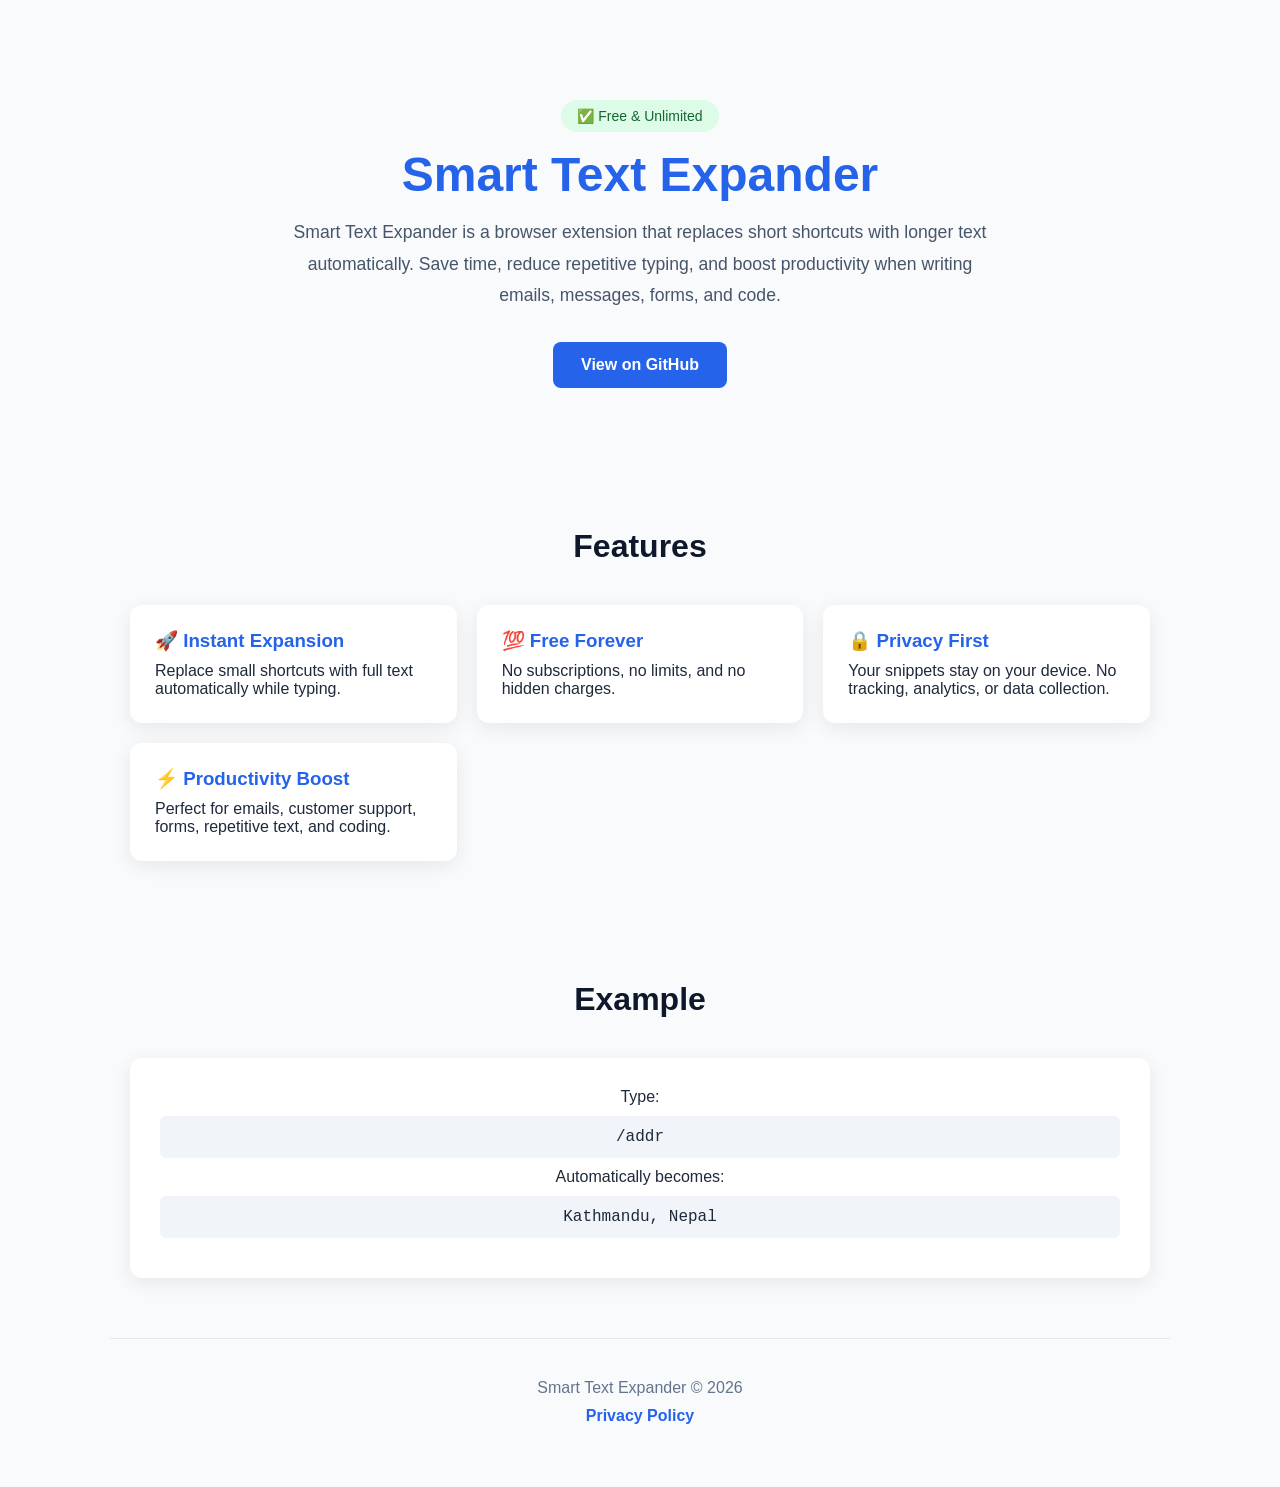
==== index.html @ f093d1f1 "Update badge text in index.html" ====
<!DOCTYPE html>
<html lang="en">
<head>
<meta charset="UTF-8">
<meta name="viewport" content="width=device-width, initial-scale=1.0">
<title>Smart Text Expander</title>
<link rel="icon" href="icon48.png">
<style>
*{
    margin:0;
    padding:0;
    box-sizing:border-box;
}

body{
    font-family:Segoe UI, Arial, sans-serif;
    background:#f8fafc;
    color:#1e293b;
}

.container{
    max-width:1100px;
    margin:auto;
    padding:20px;
}

.hero{
    text-align:center;
    padding:80px 20px;
}

.hero h1{
    font-size:3rem;
    color:#2563eb;
    margin-bottom:15px;
}

.hero p{
    font-size:1.1rem;
    max-width:700px;
    margin:auto;
    color:#475569;
    line-height:1.8;
}

.btn{
    display:inline-block;
    margin-top:30px;
    padding:14px 28px;
    background:#2563eb;
    color:#fff;
    text-decoration:none;
    border-radius:8px;
    font-weight:600;
    transition:.3s;
}

.btn:hover{
    background:#1d4ed8;
}

.section{
    padding:60px 20px;
}

.section-title{
    text-align:center;
    margin-bottom:40px;
    font-size:2rem;
    color:#0f172a;
}

.features{
    display:grid;
    grid-template-columns:repeat(auto-fit,minmax(250px,1fr));
    gap:20px;
}

.card{
    background:#fff;
    padding:25px;
    border-radius:12px;
    box-shadow:0 5px 20px rgba(0,0,0,.08);
}

.card h3{
    color:#2563eb;
    margin-bottom:10px;
}

.example{
    background:#fff;
    padding:30px;
    border-radius:12px;
    box-shadow:0 5px 20px rgba(0,0,0,.08);
    text-align:center;
}

.code{
    background:#f1f5f9;
    padding:12px;
    border-radius:6px;
    margin:10px 0;
    font-family:Consolas, monospace;
}

.footer{
    text-align:center;
    padding:40px 20px;
    color:#64748b;
    border-top:1px solid #e2e8f0;
}

.footer a{
    color:#2563eb;
    text-decoration:none;
    font-weight:bold;
}

.badge{
    display:inline-block;
    background:#dcfce7;
    color:#166534;
    padding:8px 16px;
    border-radius:30px;
    font-size:14px;
    margin-bottom:15px;
} 
.logo{
    width:96px;
    height:96px;
    margin-bottom:20px;
    border-radius:20px;
    box-shadow:0 4px 12px rgba(0,0,0,.15);
}

@media(max-width:768px){
    .hero h1{
        font-size:2.3rem;
    }
}
</style>
</head>
<body>

<div class="container">

    <section class="hero">
        <div class="badge">✅ Free & Unlimited </div>

        <h1>Smart Text Expander</h1>

        <p>
            Smart Text Expander is a browser extension that replaces short
            shortcuts with longer text automatically. Save time, reduce
            repetitive typing, and boost productivity when writing emails,
            messages, forms, and code.
        </p>

        <a class="btn" href="https://github.com/Prasaint/Smart-Text-Expander" target="_blank">
            View on GitHub
        </a>
    </section>

    <section class="section">
        <h2 class="section-title">Features</h2>

        <div class="features">

            <div class="card">
                <h3>🚀 Instant Expansion</h3>
                <p>Replace small shortcuts with full text automatically while typing.</p>
            </div>

            <div class="card">
                <h3>💯 Free Forever</h3>
                <p>No subscriptions, no limits, and no hidden charges.</p>
            </div>

            <div class="card">
                <h3>🔒 Privacy First</h3>
                <p>Your snippets stay on your device. No tracking, analytics, or data collection.</p>
            </div>

            <div class="card">
                <h3>⚡ Productivity Boost</h3>
                <p>Perfect for emails, customer support, forms, repetitive text, and coding.</p>
            </div>

        </div>
    </section>

    <section class="section">
        <h2 class="section-title">Example</h2>

        <div class="example">

            <p>Type:</p>
            <div class="code">/addr</div>

            <p>Automatically becomes:</p>
            <div class="code">
                Kathmandu, Nepal
            </div>

        </div>
    </section>

    <footer class="footer">
        <p>
            Smart Text Expander © 2026
        </p>

        <p style="margin-top:10px;">
            <a href="https://prasaint.github.io/Smart-Text-Expander/privacy-policy.html" target="_blank">
                Privacy Policy
            </a>
        </p>
    </footer>

</div>

</body>
</html>
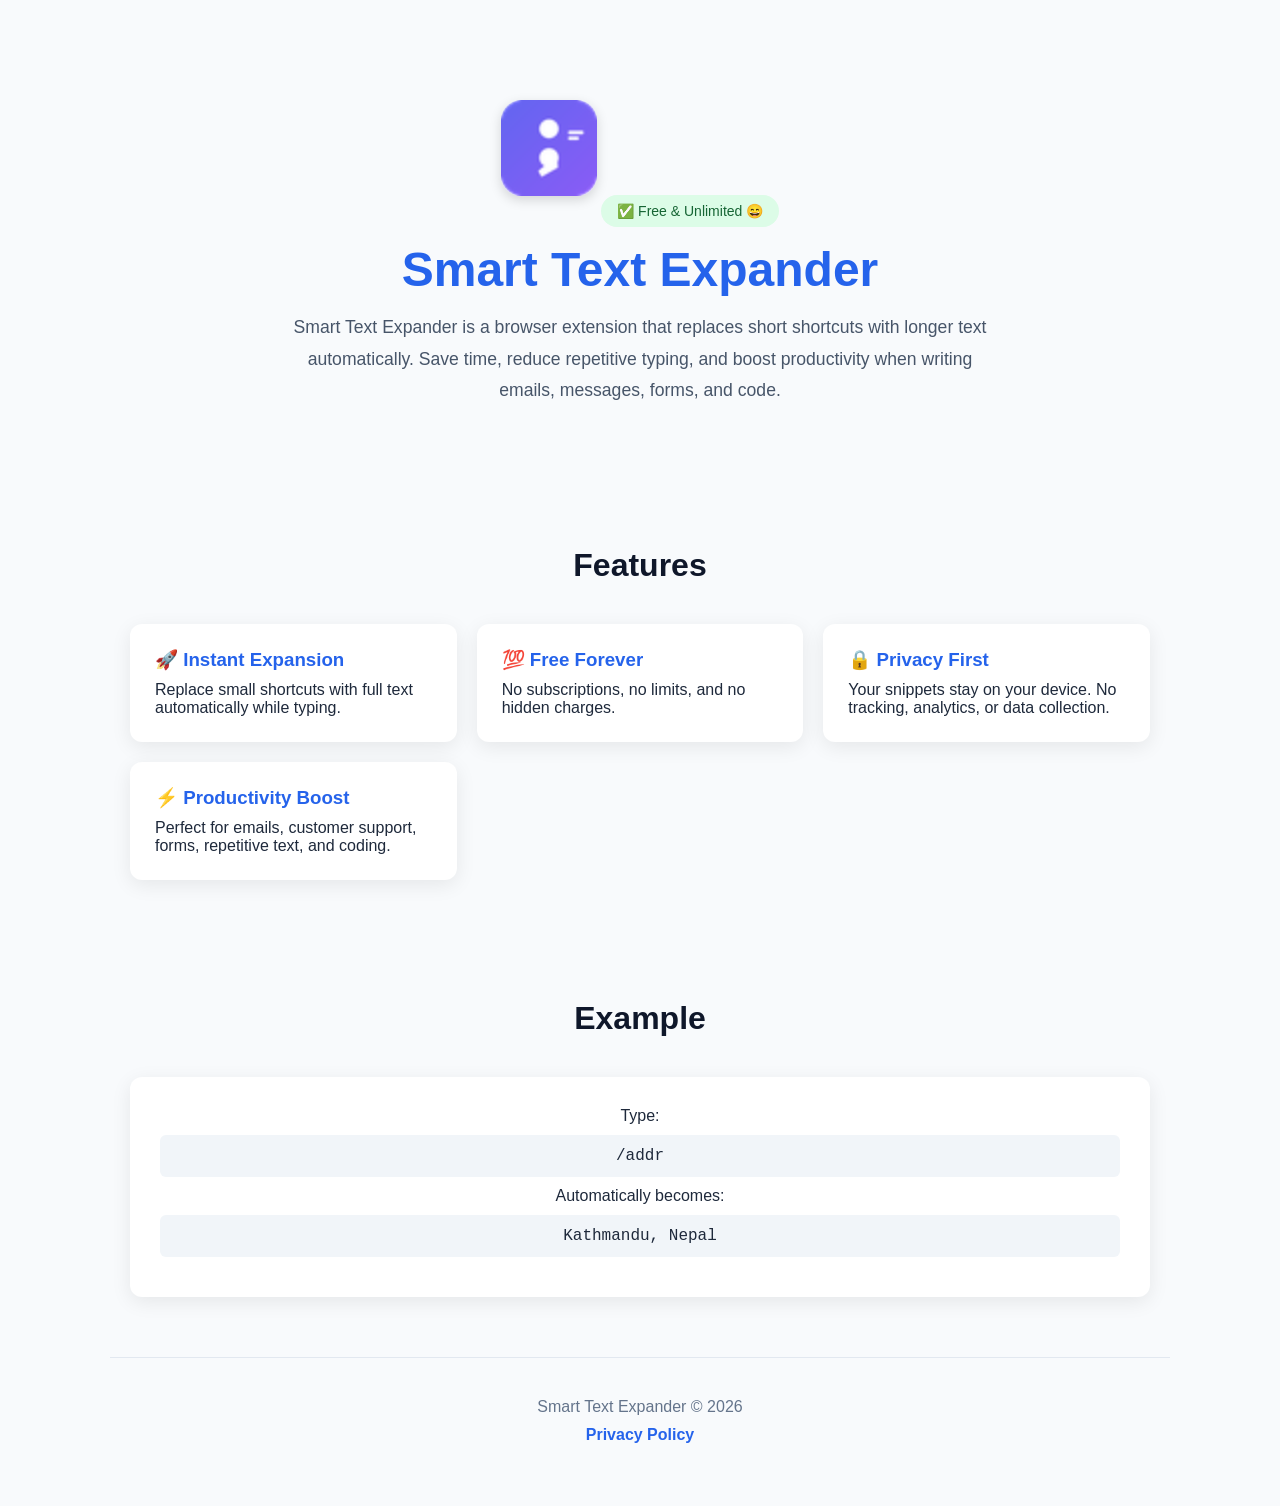
==== commit 1c7f9fa6: "Update index.html" ====
--- a/index.html
+++ b/index.html
@@ -145,22 +145,24 @@
 
 <div class="container">
 
-    <section class="hero">
-        <div class="badge">✅ Free & Unlimited </div>
-
-        <h1>Smart Text Expander</h1>
-
-        <p>
-            Smart Text Expander is a browser extension that replaces short
-            shortcuts with longer text automatically. Save time, reduce
-            repetitive typing, and boost productivity when writing emails,
-            messages, forms, and code.
-        </p>
-
-        <a class="btn" href="https://github.com/Prasaint/Smart-Text-Expander" target="_blank">
-            View on GitHub
-        </a>
-    </section>
+   <section class="hero">
+
+    <img src="icon48.png"
+         alt="Smart Text Expander Logo"
+         class="logo">
+
+    <div class="badge">✅ Free & Unlimited 😄</div>
+
+    <h1>Smart Text Expander</h1>
+
+    <p>
+        Smart Text Expander is a browser extension that replaces short
+        shortcuts with longer text automatically. Save time, reduce
+        repetitive typing, and boost productivity when writing emails,
+        messages, forms, and code.
+    </p>
+
+</section>
 
     <section class="section">
         <h2 class="section-title">Features</h2>
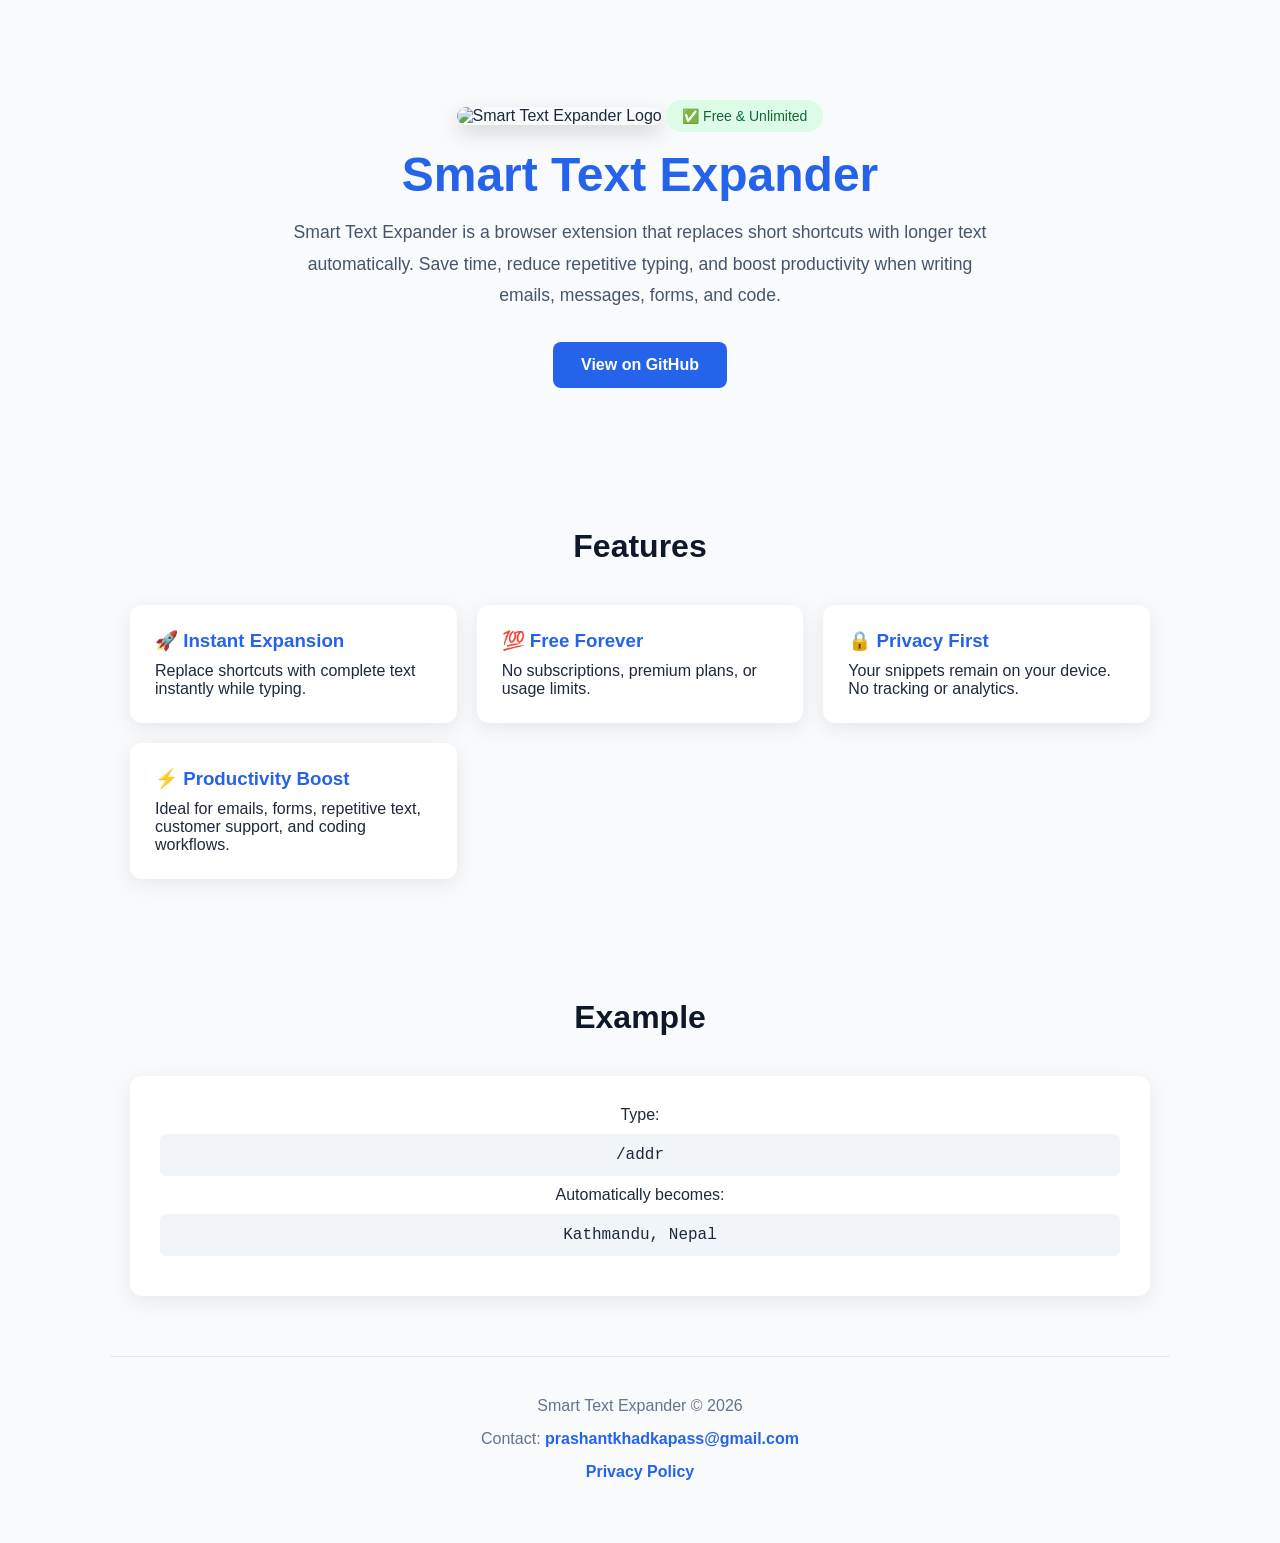
==== commit d22a442e: "Refactor HTML structure and styles for clarity Updated logo size, improved text clarity, and adjuste" ====
--- a/index.html
+++ b/index.html
@@ -1,10 +1,14 @@
 <!DOCTYPE html>
 <html lang="en">
+
 <head>
 <meta charset="UTF-8">
 <meta name="viewport" content="width=device-width, initial-scale=1.0">
+
 <title>Smart Text Expander</title>
-<link rel="icon" href="icon48.png">
+
+<link rel="icon" type="image/png" href="icon48.png">
+
 <style>
 *{
     margin:0;
@@ -27,6 +31,14 @@
 .hero{
     text-align:center;
     padding:80px 20px;
+}
+
+.logo{
+    width:128px;
+    height:128px;
+    margin-bottom:20px;
+    border-radius:24px;
+    box-shadow:0 8px 20px rgba(0,0,0,.15);
 }
 
 .hero h1{
@@ -125,99 +137,144 @@
     border-radius:30px;
     font-size:14px;
     margin-bottom:15px;
-} 
-.logo{
-    width:96px;
-    height:96px;
-    margin-bottom:20px;
-    border-radius:20px;
-    box-shadow:0 4px 12px rgba(0,0,0,.15);
+}
+
+.contact{
+    margin-top:15px;
 }
 
 @media(max-width:768px){
+
     .hero h1{
         font-size:2.3rem;
     }
+
+    .logo{
+        width:96px;
+        height:96px;
+    }
+
 }
 </style>
 </head>
+
 <body>
 
 <div class="container">
 
-   <section class="hero">
-
-    <img src="icon48.png"
-         alt="Smart Text Expander Logo"
-         class="logo">
-
-    <div class="badge">✅ Free & Unlimited 😄</div>
-
-    <h1>Smart Text Expander</h1>
-
-    <p>
-        Smart Text Expander is a browser extension that replaces short
-        shortcuts with longer text automatically. Save time, reduce
-        repetitive typing, and boost productivity when writing emails,
-        messages, forms, and code.
-    </p>
-
-</section>
+    <section class="hero">
+
+        <img src="icon128.png"
+             alt="Smart Text Expander Logo"
+             class="logo">
+
+        <div class="badge">
+            ✅ Free & Unlimited
+        </div>
+
+        <h1>Smart Text Expander</h1>
+
+        <p>
+            Smart Text Expander is a browser extension that replaces short
+            shortcuts with longer text automatically. Save time, reduce
+            repetitive typing, and boost productivity when writing emails,
+            messages, forms, and code.
+        </p>
+
+        <a class="btn"
+           href="https://github.com/Prasaint/Smart-Text-Expander"
+           target="_blank">
+            View on GitHub
+        </a>
+
+    </section>
 
     <section class="section">
-        <h2 class="section-title">Features</h2>
+
+        <h2 class="section-title">
+            Features
+        </h2>
 
         <div class="features">
 
             <div class="card">
                 <h3>🚀 Instant Expansion</h3>
-                <p>Replace small shortcuts with full text automatically while typing.</p>
+                <p>
+                    Replace shortcuts with complete text instantly while typing.
+                </p>
             </div>
 
             <div class="card">
                 <h3>💯 Free Forever</h3>
-                <p>No subscriptions, no limits, and no hidden charges.</p>
+                <p>
+                    No subscriptions, premium plans, or usage limits.
+                </p>
             </div>
 
             <div class="card">
                 <h3>🔒 Privacy First</h3>
-                <p>Your snippets stay on your device. No tracking, analytics, or data collection.</p>
+                <p>
+                    Your snippets remain on your device. No tracking or analytics.
+                </p>
             </div>
 
             <div class="card">
                 <h3>⚡ Productivity Boost</h3>
-                <p>Perfect for emails, customer support, forms, repetitive text, and coding.</p>
-            </div>
-
-        </div>
+                <p>
+                    Ideal for emails, forms, repetitive text, customer support,
+                    and coding workflows.
+                </p>
+            </div>
+
+        </div>
+
     </section>
 
     <section class="section">
-        <h2 class="section-title">Example</h2>
+
+        <h2 class="section-title">
+            Example
+        </h2>
 
         <div class="example">
 
             <p>Type:</p>
-            <div class="code">/addr</div>
+
+            <div class="code">
+                /addr
+            </div>
 
             <p>Automatically becomes:</p>
+
             <div class="code">
                 Kathmandu, Nepal
             </div>
 
         </div>
+
     </section>
 
     <footer class="footer">
+
         <p>
             Smart Text Expander © 2026
         </p>
 
-        <p style="margin-top:10px;">
-            <a href="https://prasaint.github.io/Smart-Text-Expander/privacy-policy.html" target="_blank">
+        <div class="contact">
+            Contact:
+            <a href="mailto:prashantkhadkapass@gmail.com">
+                prashantkhadkapass@gmail.com
+            </a>
+        </div>
+
+        <p style="margin-top:15px;">
+
+            <a href="privacy-policy.html">
                 Privacy Policy
             </a>
+
         </p>
+
     </footer>
 
 </div>
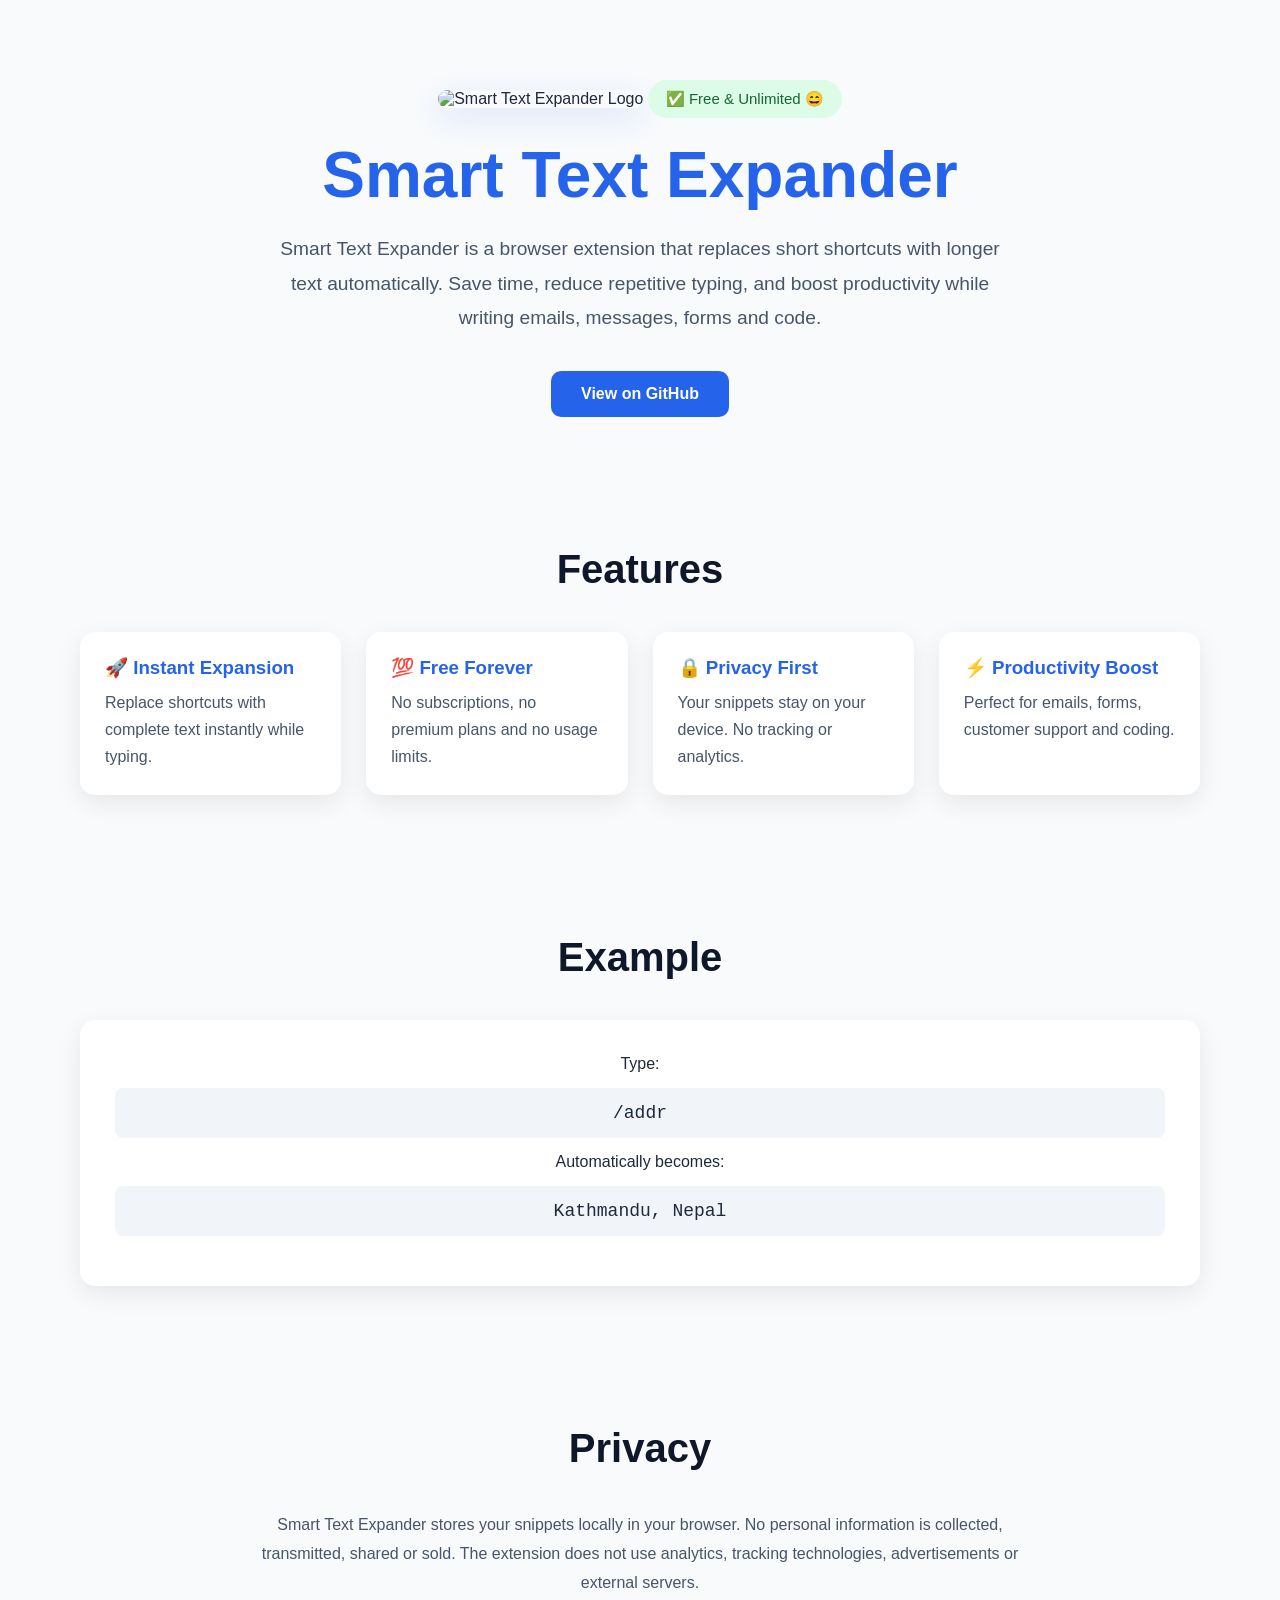
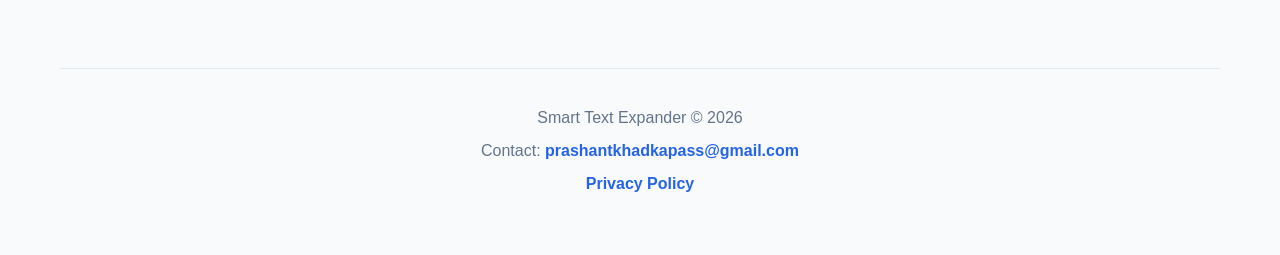
==== commit 5bb4c18a: "Refactor index.html for layout and content updates Updated styles and content in index.html for impr" ====
--- a/index.html
+++ b/index.html
@@ -1,15 +1,15 @@
 <!DOCTYPE html>
 <html lang="en">
-
 <head>
 <meta charset="UTF-8">
 <meta name="viewport" content="width=device-width, initial-scale=1.0">
 
 <title>Smart Text Expander</title>
 
-<link rel="icon" type="image/png" href="icon48.png">
+<link rel="icon" type="image/png" sizes="48x48" href="icon48.png">
 
 <style>
+
 *{
     margin:0;
     padding:0;
@@ -23,120 +23,135 @@
 }
 
 .container{
-    max-width:1100px;
+    max-width:1200px;
     margin:auto;
     padding:20px;
 }
 
 .hero{
     text-align:center;
-    padding:80px 20px;
+    padding:60px 20px;
 }
 
 .logo{
-    width:128px;
-    height:128px;
-    margin-bottom:20px;
-    border-radius:24px;
-    box-shadow:0 8px 20px rgba(0,0,0,.15);
-}
-
-.hero h1{
-    font-size:3rem;
-    color:#2563eb;
-    margin-bottom:15px;
-}
-
-.hero p{
-    font-size:1.1rem;
-    max-width:700px;
-    margin:auto;
-    color:#475569;
-    line-height:1.8;
-}
-
-.btn{
-    display:inline-block;
-    margin-top:30px;
-    padding:14px 28px;
-    background:#2563eb;
-    color:#fff;
-    text-decoration:none;
-    border-radius:8px;
-    font-weight:600;
-    transition:.3s;
-}
-
-.btn:hover{
-    background:#1d4ed8;
-}
-
-.section{
-    padding:60px 20px;
-}
-
-.section-title{
-    text-align:center;
-    margin-bottom:40px;
-    font-size:2rem;
-    color:#0f172a;
-}
-
-.features{
-    display:grid;
-    grid-template-columns:repeat(auto-fit,minmax(250px,1fr));
-    gap:20px;
-}
-
-.card{
-    background:#fff;
-    padding:25px;
-    border-radius:12px;
-    box-shadow:0 5px 20px rgba(0,0,0,.08);
-}
-
-.card h3{
-    color:#2563eb;
-    margin-bottom:10px;
-}
-
-.example{
-    background:#fff;
-    padding:30px;
-    border-radius:12px;
-    box-shadow:0 5px 20px rgba(0,0,0,.08);
-    text-align:center;
-}
-
-.code{
-    background:#f1f5f9;
-    padding:12px;
-    border-radius:6px;
-    margin:10px 0;
-    font-family:Consolas, monospace;
-}
-
-.footer{
-    text-align:center;
-    padding:40px 20px;
-    color:#64748b;
-    border-top:1px solid #e2e8f0;
-}
-
-.footer a{
-    color:#2563eb;
-    text-decoration:none;
-    font-weight:bold;
+    width:140px;
+    height:140px;
+    border-radius:32px;
+    margin-bottom:25px;
+    box-shadow:0 10px 30px rgba(37,99,235,.15);
 }
 
 .badge{
     display:inline-block;
     background:#dcfce7;
     color:#166534;
-    padding:8px 16px;
-    border-radius:30px;
-    font-size:14px;
-    margin-bottom:15px;
+    padding:10px 18px;
+    border-radius:999px;
+    font-size:15px;
+    margin-bottom:20px;
+}
+
+.hero h1{
+    font-size:4rem;
+    color:#2563eb;
+    margin-bottom:20px;
+    font-weight:700;
+}
+
+.hero p{
+    max-width:750px;
+    margin:auto;
+    font-size:1.2rem;
+    line-height:1.8;
+    color:#475569;
+}
+
+.btn{
+    display:inline-block;
+    margin-top:35px;
+    background:#2563eb;
+    color:white;
+    text-decoration:none;
+    padding:14px 30px;
+    border-radius:10px;
+    font-weight:600;
+    transition:.3s;
+}
+
+.btn:hover{
+    background:#1d4ed8;
+}
+
+.section{
+    padding:70px 20px;
+}
+
+.section-title{
+    text-align:center;
+    font-size:2.5rem;
+    margin-bottom:40px;
+    color:#0f172a;
+}
+
+.features{
+    display:grid;
+    grid-template-columns:repeat(auto-fit,minmax(250px,1fr));
+    gap:25px;
+}
+
+.card{
+    background:white;
+    border-radius:15px;
+    padding:25px;
+    box-shadow:0 8px 25px rgba(0,0,0,.08);
+}
+
+.card h3{
+    color:#2563eb;
+    margin-bottom:10px;
+}
+
+.card p{
+    line-height:1.7;
+    color:#475569;
+}
+
+.example{
+    background:white;
+    padding:35px;
+    border-radius:15px;
+    text-align:center;
+    box-shadow:0 8px 25px rgba(0,0,0,.08);
+}
+
+.code{
+    margin:15px 0;
+    background:#f1f5f9;
+    padding:15px;
+    border-radius:8px;
+    font-family:Consolas, monospace;
+    font-size:18px;
+}
+
+.privacy{
+    max-width:800px;
+    margin:auto;
+    text-align:center;
+    line-height:1.8;
+    color:#475569;
+}
+
+.footer{
+    border-top:1px solid #e2e8f0;
+    text-align:center;
+    padding:40px 20px;
+    color:#64748b;
+}
+
+.footer a{
+    color:#2563eb;
+    text-decoration:none;
+    font-weight:600;
 }
 
 .contact{
@@ -145,16 +160,29 @@
 
 @media(max-width:768px){
 
-    .hero h1{
-        font-size:2.3rem;
-    }
-
-    .logo{
-        width:96px;
-        height:96px;
-    }
-
-}
+.hero{
+    padding:40px 15px;
+}
+
+.hero h1{
+    font-size:2.5rem;
+}
+
+.logo{
+    width:110px;
+    height:110px;
+}
+
+.hero p{
+    font-size:1rem;
+}
+
+.section-title{
+    font-size:2rem;
+}
+
+}
+
 </style>
 </head>
 
@@ -169,7 +197,7 @@
              class="logo">
 
         <div class="badge">
-            ✅ Free & Unlimited
+            ✅ Free & Unlimited 😄
         </div>
 
         <h1>Smart Text Expander</h1>
@@ -177,14 +205,14 @@
         <p>
             Smart Text Expander is a browser extension that replaces short
             shortcuts with longer text automatically. Save time, reduce
-            repetitive typing, and boost productivity when writing emails,
-            messages, forms, and code.
+            repetitive typing, and boost productivity while writing emails,
+            messages, forms and code.
         </p>
 
         <a class="btn"
            href="https://github.com/Prasaint/Smart-Text-Expander"
            target="_blank">
-            View on GitHub
+           View on GitHub
         </a>
 
     </section>
@@ -207,22 +235,21 @@
             <div class="card">
                 <h3>💯 Free Forever</h3>
                 <p>
-                    No subscriptions, premium plans, or usage limits.
+                    No subscriptions, no premium plans and no usage limits.
                 </p>
             </div>
 
             <div class="card">
                 <h3>🔒 Privacy First</h3>
                 <p>
-                    Your snippets remain on your device. No tracking or analytics.
+                    Your snippets stay on your device. No tracking or analytics.
                 </p>
             </div>
 
             <div class="card">
                 <h3>⚡ Productivity Boost</h3>
                 <p>
-                    Ideal for emails, forms, repetitive text, customer support,
-                    and coding workflows.
+                    Perfect for emails, forms, customer support and coding.
                 </p>
             </div>
 
@@ -251,6 +278,21 @@
             </div>
 
         </div>
+
+    </section>
+
+    <section class="section">
+
+        <h2 class="section-title">
+            Privacy
+        </h2>
+
+        <p class="privacy">
+            Smart Text Expander stores your snippets locally in your browser.
+            No personal information is collected, transmitted, shared or sold.
+            The extension does not use analytics, tracking technologies,
+            advertisements or external servers.
+        </p>
 
     </section>
 
@@ -268,11 +310,9 @@
         </div>
 
         <p style="margin-top:15px;">
-
             <a href="privacy-policy.html">
                 Privacy Policy
             </a>
-
         </p>
 
     </footer>
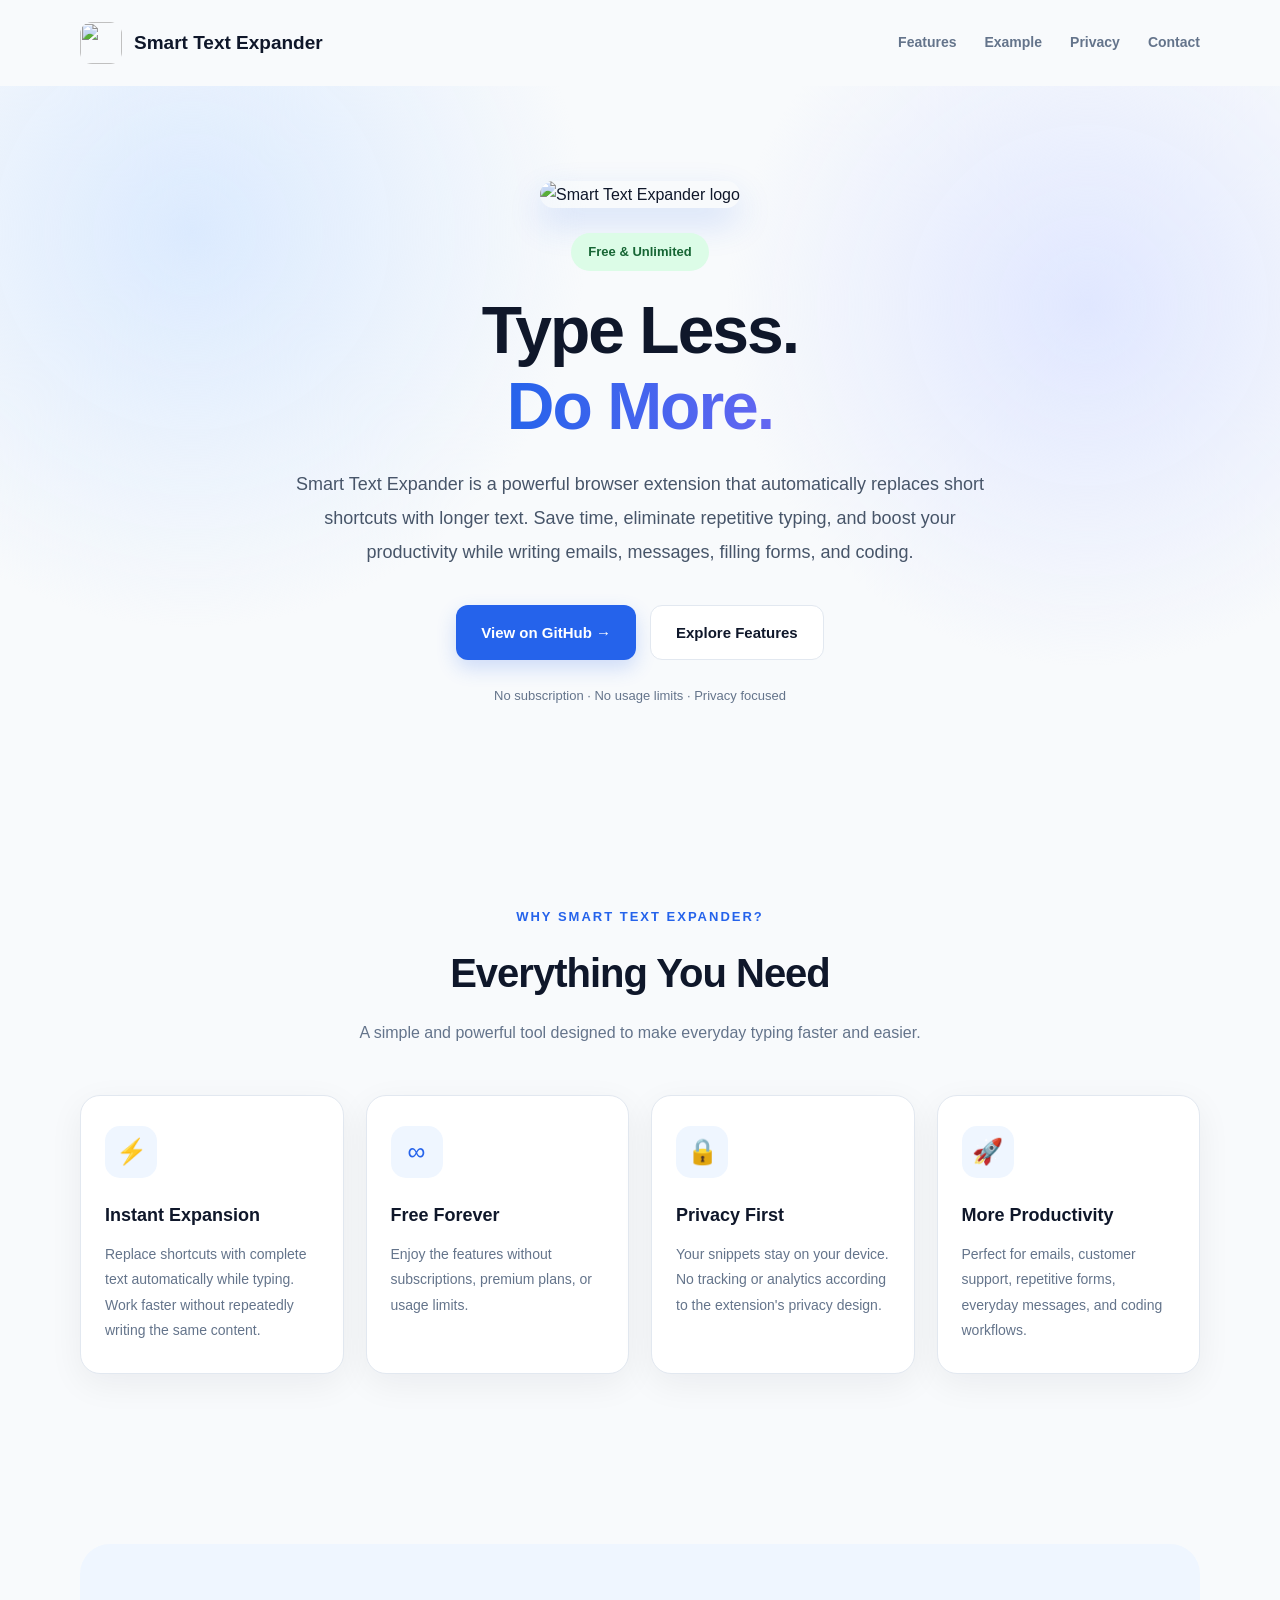
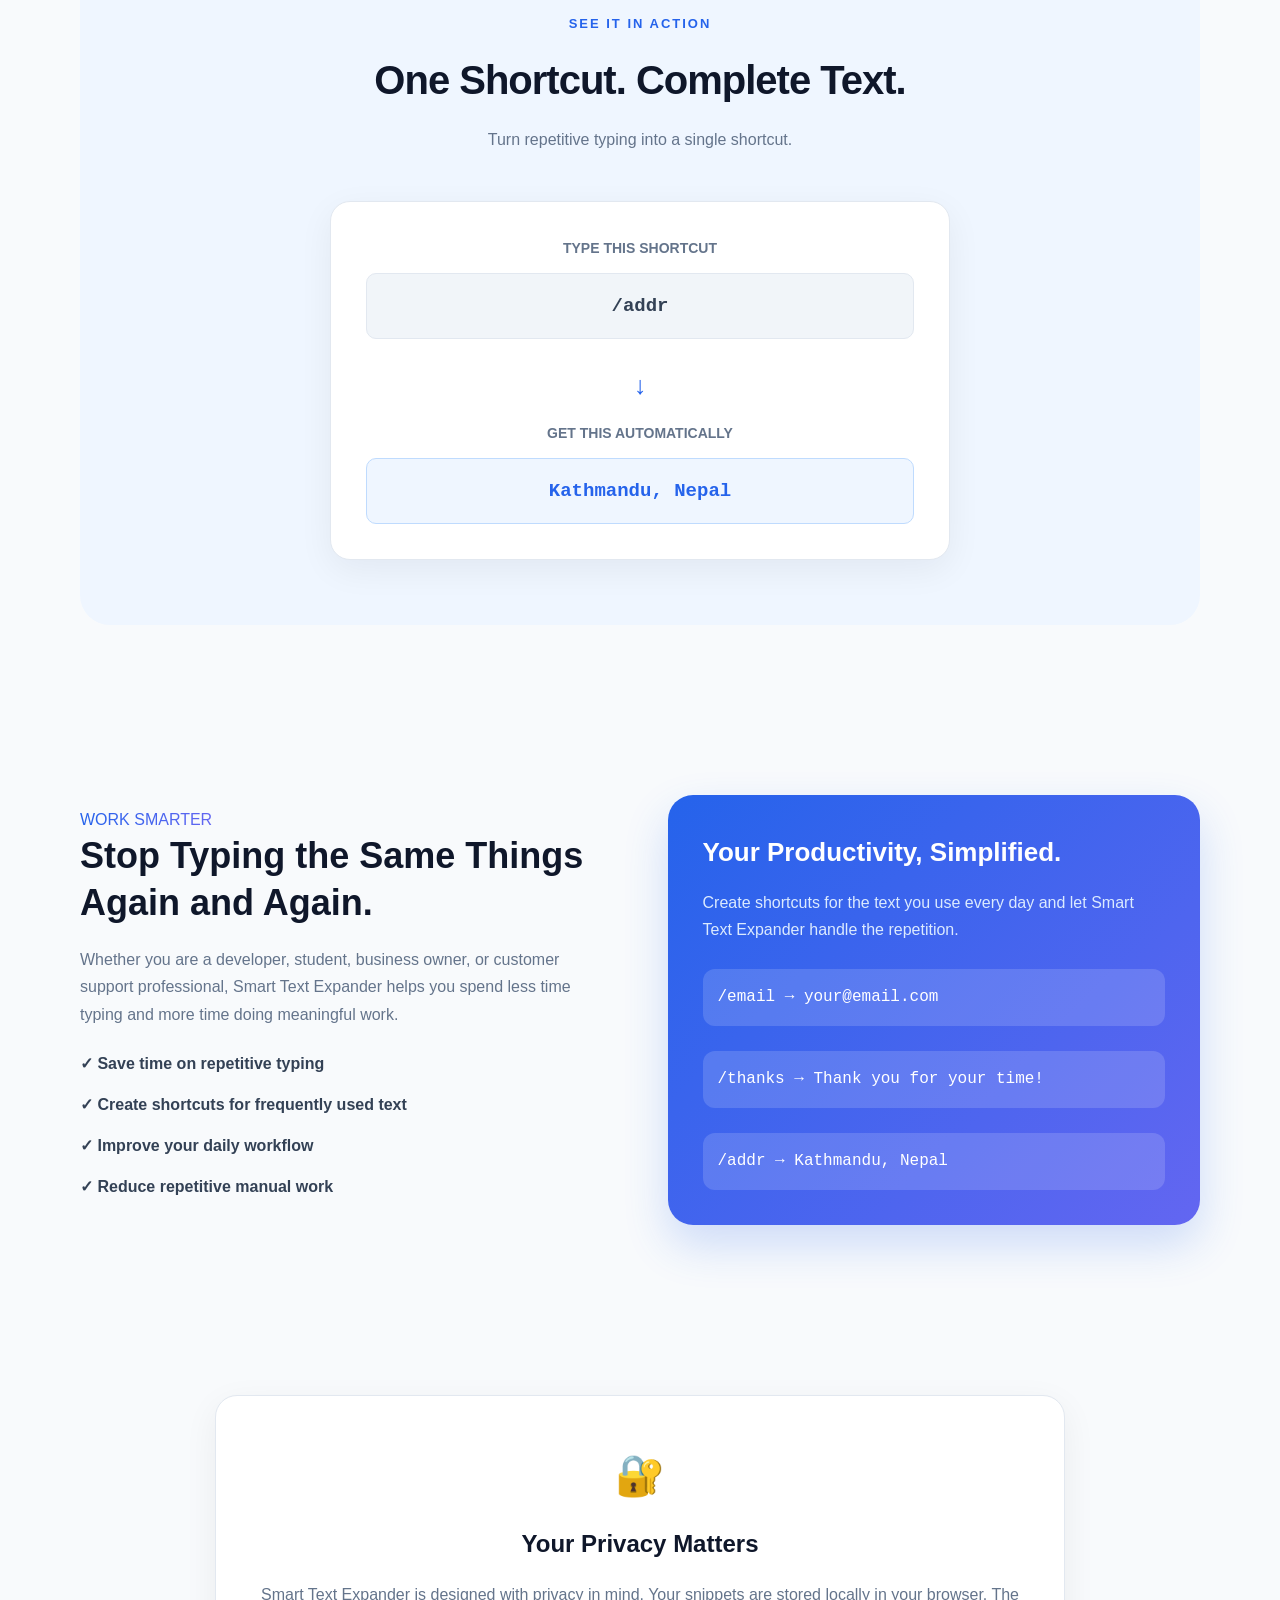
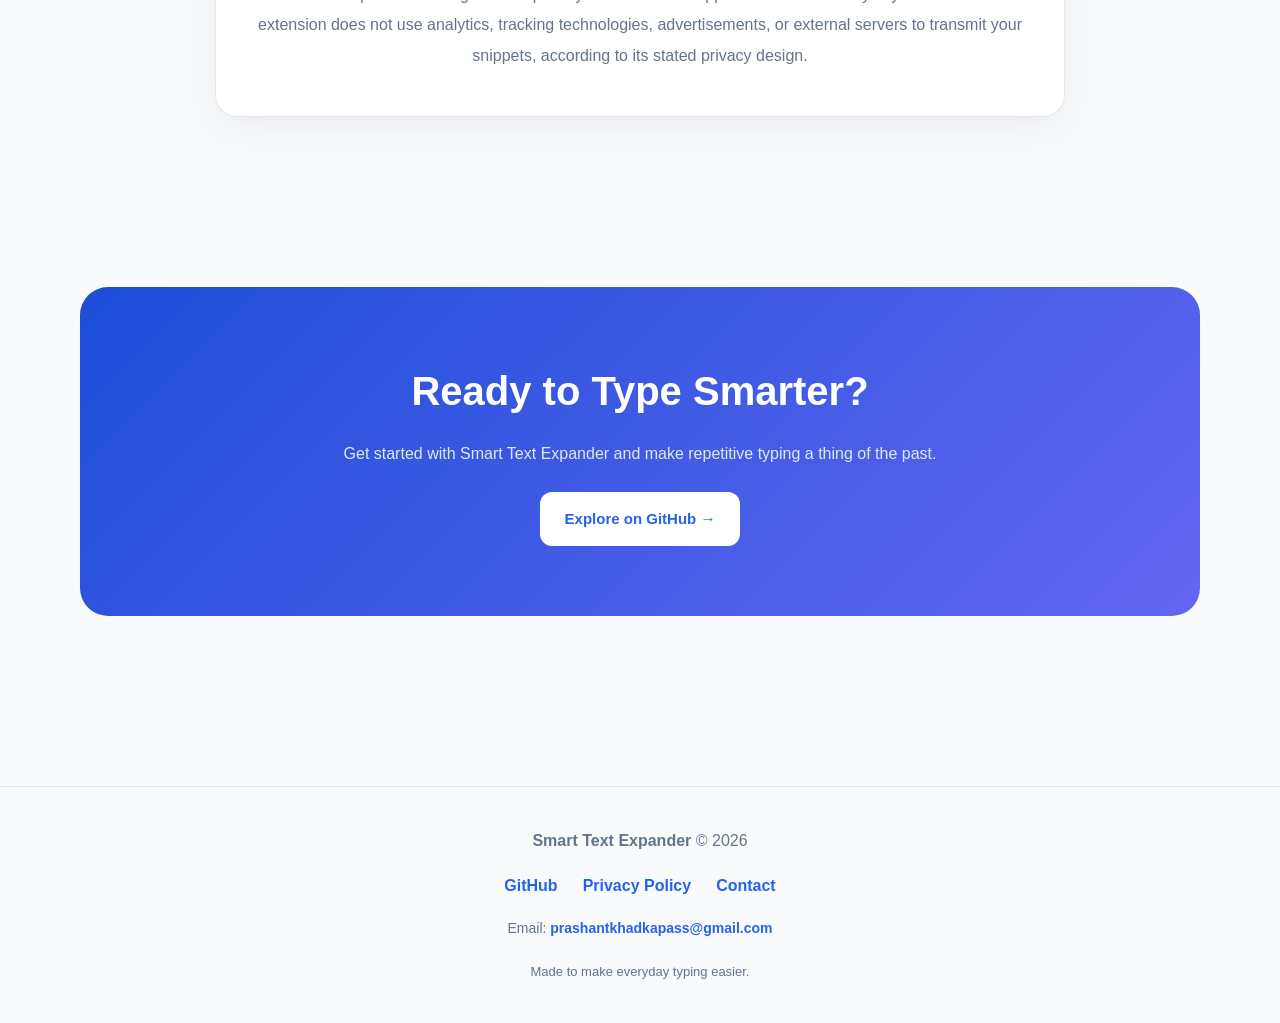
==== commit 8ecbacb8: "Update index.html" ====
--- a/index.html
+++ b/index.html
@@ -1,323 +1,884 @@
+
 <!DOCTYPE html>
 <html lang="en">
 <head>
-<meta charset="UTF-8">
-<meta name="viewport" content="width=device-width, initial-scale=1.0">
-
-<title>Smart Text Expander</title>
-
-<link rel="icon" type="image/png" sizes="48x48" href="icon48.png">
-
-<style>
-
-*{
-    margin:0;
-    padding:0;
-    box-sizing:border-box;
-}
-
-body{
-    font-family:Segoe UI, Arial, sans-serif;
-    background:#f8fafc;
-    color:#1e293b;
-}
-
-.container{
-    max-width:1200px;
-    margin:auto;
-    padding:20px;
-}
-
-.hero{
-    text-align:center;
-    padding:60px 20px;
-}
-
-.logo{
-    width:140px;
-    height:140px;
-    border-radius:32px;
-    margin-bottom:25px;
-    box-shadow:0 10px 30px rgba(37,99,235,.15);
-}
-
-.badge{
-    display:inline-block;
-    background:#dcfce7;
-    color:#166534;
-    padding:10px 18px;
-    border-radius:999px;
-    font-size:15px;
-    margin-bottom:20px;
-}
-
-.hero h1{
-    font-size:4rem;
-    color:#2563eb;
-    margin-bottom:20px;
-    font-weight:700;
-}
-
-.hero p{
-    max-width:750px;
-    margin:auto;
-    font-size:1.2rem;
-    line-height:1.8;
-    color:#475569;
-}
-
-.btn{
-    display:inline-block;
-    margin-top:35px;
-    background:#2563eb;
-    color:white;
-    text-decoration:none;
-    padding:14px 30px;
-    border-radius:10px;
-    font-weight:600;
-    transition:.3s;
-}
-
-.btn:hover{
-    background:#1d4ed8;
-}
-
-.section{
-    padding:70px 20px;
-}
-
-.section-title{
-    text-align:center;
-    font-size:2.5rem;
-    margin-bottom:40px;
-    color:#0f172a;
-}
-
-.features{
-    display:grid;
-    grid-template-columns:repeat(auto-fit,minmax(250px,1fr));
-    gap:25px;
-}
-
-.card{
-    background:white;
-    border-radius:15px;
-    padding:25px;
-    box-shadow:0 8px 25px rgba(0,0,0,.08);
-}
-
-.card h3{
-    color:#2563eb;
-    margin-bottom:10px;
-}
-
-.card p{
-    line-height:1.7;
-    color:#475569;
-}
-
-.example{
-    background:white;
-    padding:35px;
-    border-radius:15px;
-    text-align:center;
-    box-shadow:0 8px 25px rgba(0,0,0,.08);
-}
-
-.code{
-    margin:15px 0;
-    background:#f1f5f9;
-    padding:15px;
-    border-radius:8px;
-    font-family:Consolas, monospace;
-    font-size:18px;
-}
-
-.privacy{
-    max-width:800px;
-    margin:auto;
-    text-align:center;
-    line-height:1.8;
-    color:#475569;
-}
-
-.footer{
-    border-top:1px solid #e2e8f0;
-    text-align:center;
-    padding:40px 20px;
-    color:#64748b;
-}
-
-.footer a{
-    color:#2563eb;
-    text-decoration:none;
-    font-weight:600;
-}
-
-.contact{
-    margin-top:15px;
-}
-
-@media(max-width:768px){
-
-.hero{
-    padding:40px 15px;
-}
-
-.hero h1{
-    font-size:2.5rem;
-}
-
-.logo{
-    width:110px;
-    height:110px;
-}
-
-.hero p{
-    font-size:1rem;
-}
-
-.section-title{
-    font-size:2rem;
-}
-
-}
-
-</style>
+    <meta charset="UTF-8">
+    <meta name="viewport" content="width=device-width, initial-scale=1.0">
+
+    <title>Smart Text Expander - Type Less, Do More</title>
+
+    <meta name="description" content="Smart Text Expander is a free browser extension that automatically replaces shortcuts with longer text. Save time and boost productivity.">
+    <meta name="keywords" content="Smart Text Expander, text expansion, browser extension, productivity, shortcuts">
+    <meta name="author" content="Prashant Khadka">
+    <meta name="theme-color" content="#f8faff">
+
+    <link rel="icon" type="image/png" sizes="48x48" href="icon48.png">
+    <link rel="icon" type="image/png" sizes="128x128" href="icon128.png">
+
+    <style>
+        :root {
+            --primary: #2563eb;
+            --primary-dark: #1d4ed8;
+            --secondary: #6366f1;
+            --text: #0f172a;
+            --muted: #64748b;
+            --background: #f8fafc;
+            --white: #ffffff;
+            --border: #e2e8f0;
+            --radius: 20px;
+            --shadow: 0 10px 35px rgba(15, 23, 42, 0.06);
+        }
+
+        * {
+            margin: 0;
+            padding: 0;
+            box-sizing: border-box;
+        }
+
+        html {
+            scroll-behavior: smooth;
+        }
+
+        body {
+            font-family: Inter, "Segoe UI", Arial, sans-serif;
+            background: var(--background);
+            color: var(--text);
+            line-height: 1.7;
+            -webkit-font-smoothing: antialiased;
+        }
+
+        a {
+            text-decoration: none;
+        }
+
+        .container {
+            width: min(1120px, 90%);
+            margin: auto;
+        }
+
+        /* Navigation */
+
+        .navbar {
+            display: flex;
+            justify-content: space-between;
+            align-items: center;
+            padding: 22px 0;
+        }
+
+        .brand {
+            display: flex;
+            align-items: center;
+            gap: 12px;
+            font-size: 19px;
+            font-weight: 800;
+            color: var(--text);
+        }
+
+        .brand img {
+            width: 42px;
+            height: 42px;
+            border-radius: 12px;
+        }
+
+        .nav-links {
+            display: flex;
+            align-items: center;
+            gap: 28px;
+        }
+
+        .nav-links a {
+            color: var(--muted);
+            font-size: 14px;
+            font-weight: 600;
+            transition: .2s;
+        }
+
+        .nav-links a:hover {
+            color: var(--primary);
+        }
+
+        /* Buttons */
+
+        .btn {
+            display: inline-flex;
+            align-items: center;
+            justify-content: center;
+            gap: 9px;
+            padding: 14px 25px;
+            border-radius: 12px;
+            font-weight: 700;
+            font-size: 15px;
+            transition: .25s ease;
+            cursor: pointer;
+        }
+
+        .btn-primary {
+            background: var(--primary);
+            color: white;
+            box-shadow: 0 8px 20px rgba(37, 99, 235, .2);
+        }
+
+        .btn-primary:hover {
+            background: var(--primary-dark);
+            transform: translateY(-3px);
+        }
+
+        .btn-outline {
+            border: 1px solid var(--border);
+            color: var(--text);
+            background: white;
+        }
+
+        .btn-outline:hover {
+            border-color: var(--primary);
+            color: var(--primary);
+            transform: translateY(-3px);
+        }
+
+        /* Hero */
+
+        .hero {
+            text-align: center;
+            padding: 95px 20px 110px;
+            background:
+                radial-gradient(circle at 15% 20%, #dbeafe 0, transparent 32%),
+                radial-gradient(circle at 85% 30%, #e0e7ff 0, transparent 30%);
+            border-radius: 0 0 35px 35px;
+        }
+
+        .hero-logo {
+            width: 115px;
+            height: 115px;
+            object-fit: cover;
+            border-radius: 28px;
+            margin-bottom: 25px;
+            box-shadow: 0 15px 35px rgba(37, 99, 235, .18);
+        }
+
+        .badge {
+            display: inline-block;
+            padding: 8px 17px;
+            background: #dcfce7;
+            color: #166534;
+            border-radius: 50px;
+            font-size: 13px;
+            font-weight: 800;
+            margin-bottom: 22px;
+        }
+
+        .hero h1 {
+            font-size: clamp(38px, 6vw, 66px);
+            line-height: 1.15;
+            letter-spacing: -2px;
+            font-weight: 850;
+            margin-bottom: 22px;
+        }
+
+        .gradient-text {
+            background: linear-gradient(90deg, #2563eb, #6366f1);
+            -webkit-background-clip: text;
+            background-clip: text;
+            color: transparent;
+        }
+
+        .hero p {
+            max-width: 720px;
+            margin: auto;
+            color: #475569;
+            font-size: 18px;
+            line-height: 1.9;
+        }
+
+        .hero-buttons {
+            display: flex;
+            justify-content: center;
+            gap: 14px;
+            flex-wrap: wrap;
+            margin-top: 35px;
+        }
+
+        .hero-note {
+            margin-top: 25px;
+            font-size: 13px;
+            color: var(--muted);
+        }
+
+        /* General sections */
+
+        .section {
+            padding: 85px 0;
+        }
+
+        .section-heading {
+            text-align: center;
+            margin-bottom: 48px;
+        }
+
+        .section-heading span {
+            color: var(--primary);
+            font-weight: 800;
+            font-size: 13px;
+            text-transform: uppercase;
+            letter-spacing: 2px;
+        }
+
+        .section-heading h2 {
+            font-size: clamp(28px, 4vw, 40px);
+            margin-top: 10px;
+            letter-spacing: -1px;
+        }
+
+        .section-heading p {
+            color: var(--muted);
+            margin-top: 12px;
+        }
+
+        /* Features */
+
+        .features {
+            display: grid;
+            grid-template-columns: repeat(4, 1fr);
+            gap: 22px;
+        }
+
+        .card {
+            background: var(--white);
+            padding: 30px 24px;
+            border: 1px solid var(--border);
+            border-radius: var(--radius);
+            box-shadow: var(--shadow);
+            transition: .3s ease;
+        }
+
+        .card:hover {
+            transform: translateY(-7px);
+            box-shadow: 0 18px 40px rgba(15, 23, 42, .09);
+        }
+
+        .feature-icon {
+            width: 52px;
+            height: 52px;
+            display: flex;
+            align-items: center;
+            justify-content: center;
+            background: #eff6ff;
+            color: var(--primary);
+            border-radius: 15px;
+            font-size: 25px;
+            margin-bottom: 22px;
+        }
+
+        .card h3 {
+            font-size: 18px;
+            margin-bottom: 12px;
+        }
+
+        .card p {
+            font-size: 14px;
+            color: var(--muted);
+            line-height: 1.8;
+        }
+
+        /* Example */
+
+        .example-section {
+            background: #eff6ff;
+            border-radius: 30px;
+            padding: 65px 25px;
+            text-align: center;
+        }
+
+        .example-box {
+            max-width: 620px;
+            margin: 35px auto 0;
+            background: white;
+            border: 1px solid var(--border);
+            border-radius: 20px;
+            padding: 35px;
+            box-shadow: var(--shadow);
+        }
+
+        .example-label {
+            color: var(--muted);
+            font-size: 14px;
+            font-weight: 700;
+        }
+
+        .code {
+            background: #f1f5f9;
+            padding: 16px;
+            margin: 12px 0 25px;
+            border-radius: 10px;
+            font-family: Consolas, monospace;
+            font-size: 19px;
+            font-weight: 700;
+            color: #334155;
+            border: 1px solid var(--border);
+        }
+
+        .code.result {
+            background: #eff6ff;
+            border-color: #bfdbfe;
+            color: var(--primary);
+            margin-bottom: 0;
+        }
+
+        .arrow {
+            color: var(--primary);
+            font-size: 25px;
+            margin-bottom: 15px;
+        }
+
+        /* Benefits */
+
+        .benefits {
+            display: grid;
+            grid-template-columns: 1fr 1fr;
+            align-items: center;
+            gap: 55px;
+        }
+
+        .benefit-content h2 {
+            font-size: 36px;
+            line-height: 1.3;
+            margin-bottom: 20px;
+        }
+
+        .benefit-content p {
+            color: var(--muted);
+            margin-bottom: 22px;
+        }
+
+        .benefit-list {
+            list-style: none;
+        }
+
+        .benefit-list li {
+            margin: 14px 0;
+            color: #334155;
+            font-weight: 600;
+        }
+
+        .benefit-visual {
+            padding: 35px;
+            background: linear-gradient(135deg, #2563eb, #6366f1);
+            border-radius: 25px;
+            color: white;
+            box-shadow: 0 20px 45px rgba(37, 99, 235, .2);
+        }
+
+        .benefit-visual h3 {
+            font-size: 26px;
+            margin-bottom: 15px;
+        }
+
+        .benefit-visual p {
+            color: #dbeafe;
+        }
+
+        .mini-snippet {
+            margin-top: 25px;
+            padding: 15px;
+            border-radius: 12px;
+            background: rgba(255,255,255,.15);
+            font-family: Consolas, monospace;
+        }
+
+        /* Privacy */
+
+        .privacy-box {
+            max-width: 850px;
+            margin: auto;
+            padding: 45px 35px;
+            text-align: center;
+            background: white;
+            border: 1px solid var(--border);
+            border-radius: 22px;
+            box-shadow: var(--shadow);
+        }
+
+        .privacy-icon {
+            font-size: 40px;
+            margin-bottom: 15px;
+        }
+
+        .privacy-box h2 {
+            margin-bottom: 15px;
+        }
+
+        .privacy-box p {
+            color: var(--muted);
+            line-height: 1.9;
+        }
+
+        /* CTA */
+
+        .cta {
+            text-align: center;
+            padding: 70px 25px;
+            background: linear-gradient(135deg, #1d4ed8, #6366f1);
+            color: white;
+            border-radius: 28px;
+        }
+
+        .cta h2 {
+            font-size: clamp(28px, 4vw, 40px);
+            margin-bottom: 15px;
+        }
+
+        .cta p {
+            color: #dbeafe;
+            margin-bottom: 25px;
+        }
+
+        .cta .btn {
+            background: white;
+            color: var(--primary);
+        }
+
+        .cta .btn:hover {
+            transform: translateY(-3px);
+        }
+
+        /* Footer */
+
+        .footer {
+            margin-top: 85px;
+            padding: 40px 20px;
+            border-top: 1px solid var(--border);
+            text-align: center;
+            color: var(--muted);
+        }
+
+        .footer a {
+            color: var(--primary);
+            font-weight: 700;
+        }
+
+        .footer a:hover {
+            text-decoration: underline;
+        }
+
+        .footer-links {
+            display: flex;
+            justify-content: center;
+            flex-wrap: wrap;
+            gap: 25px;
+            margin: 18px 0;
+        }
+
+        .contact {
+            margin-top: 15px;
+            font-size: 14px;
+        }
+
+        /* Responsive */
+
+        @media(max-width: 900px) {
+            .features {
+                grid-template-columns: repeat(2, 1fr);
+            }
+
+            .benefits {
+                grid-template-columns: 1fr;
+            }
+        }
+
+        @media(max-width: 600px) {
+            .navbar {
+                flex-direction: column;
+                gap: 18px;
+            }
+
+            .nav-links {
+                gap: 17px;
+                flex-wrap: wrap;
+                justify-content: center;
+            }
+
+            .hero {
+                padding: 65px 15px 75px;
+            }
+
+            .hero h1 {
+                letter-spacing: -1px;
+            }
+
+            .hero p {
+                font-size: 15px;
+            }
+
+            .features {
+                grid-template-columns: 1fr;
+            }
+
+            .section {
+                padding: 60px 0;
+            }
+
+            .example-box {
+                padding: 25px 18px;
+            }
+
+            .benefit-content h2 {
+                font-size: 29px;
+            }
+
+            .privacy-box {
+                padding: 30px 20px;
+            }
+
+            .footer-links {
+                gap: 15px;
+            }
+        }
+
+        /* Reduced motion accessibility */
+
+        @media(prefers-reduced-motion: reduce) {
+            *,
+            *::before,
+            *::after {
+                scroll-behavior: auto !important;
+                transition-duration: .01ms !important;
+                animation-duration: .01ms !important;
+            }
+        }
+    </style>
 </head>
 
 <body>
 
-<div class="container">
-
-    <section class="hero">
-
-        <img src="icon128.png"
-             alt="Smart Text Expander Logo"
-             class="logo">
-
-        <div class="badge">
-            ✅ Free & Unlimited 😄
+    <!-- Navigation -->
+
+    <div class="container">
+        <nav class="navbar" aria-label="Main navigation">
+
+            <a href="#" class="brand">
+                <img src="icon128.png" alt="">
+                Smart Text Expander
+            </a>
+
+            <div class="nav-links">
+                <a href="#features">Features</a>
+                <a href="#example">Example</a>
+                <a href="#privacy">Privacy</a>
+                <a href="#contact">Contact</a>
+            </div>
+
+        </nav>
+    </div>
+
+    <!-- Hero -->
+
+    <header class="hero">
+
+        <img
+            src="icon128.png"
+            alt="Smart Text Expander logo"
+            class="hero-logo"
+            width="115"
+            height="115"
+        >
+
+        <div>
+            <span class="badge">Free & Unlimited</span>
         </div>
 
-        <h1>Smart Text Expander</h1>
+        <h1>
+            Type Less.<br>
+            <span class="gradient-text">Do More.</span>
+        </h1>
 
         <p>
-            Smart Text Expander is a browser extension that replaces short
-            shortcuts with longer text automatically. Save time, reduce
-            repetitive typing, and boost productivity while writing emails,
-            messages, forms and code.
+            Smart Text Expander is a powerful browser extension
+            that automatically replaces short shortcuts with
+            longer text. Save time, eliminate repetitive typing,
+            and boost your productivity while writing emails,
+            messages, filling forms, and coding.
         </p>
 
-        <a class="btn"
-           href="https://github.com/Prasaint/Smart-Text-Expander"
-           target="_blank">
-           View on GitHub
-        </a>
-
-    </section>
-
-    <section class="section">
-
-        <h2 class="section-title">
-            Features
-        </h2>
-
-        <div class="features">
-
-            <div class="card">
-                <h3>🚀 Instant Expansion</h3>
+        <div class="hero-buttons">
+
+            <a
+                class="btn btn-primary"
+                href="https://github.com/Prasaint/Smart-Text-Expander"
+                target="_blank"
+                rel="noopener noreferrer"
+            >
+                View on GitHub →
+            </a>
+
+            <a href="#features" class="btn btn-outline">
+                Explore Features
+            </a>
+
+        </div>
+
+        <div class="hero-note">
+            No subscription · No usage limits · Privacy focused
+        </div>
+
+    </header>
+
+    <main class="container">
+
+        <!-- Features -->
+
+        <section class="section" id="features">
+
+            <div class="section-heading">
+                <span>Why Smart Text Expander?</span>
+                <h2>Everything You Need</h2>
                 <p>
-                    Replace shortcuts with complete text instantly while typing.
+                    A simple and powerful tool designed to make
+                    everyday typing faster and easier.
                 </p>
             </div>
 
-            <div class="card">
-                <h3>💯 Free Forever</h3>
+            <div class="features">
+
+                <article class="card">
+                    <div class="feature-icon">⚡</div>
+                    <h3>Instant Expansion</h3>
+                    <p>
+                        Replace shortcuts with complete text
+                        automatically while typing. Work faster
+                        without repeatedly writing the same content.
+                    </p>
+                </article>
+
+                <article class="card">
+                    <div class="feature-icon">∞</div>
+                    <h3>Free Forever</h3>
+                    <p>
+                        Enjoy the features without subscriptions,
+                        premium plans, or usage limits.
+                    </p>
+                </article>
+
+                <article class="card">
+                    <div class="feature-icon">🔒</div>
+                    <h3>Privacy First</h3>
+                    <p>
+                        Your snippets stay on your device.
+                        No tracking or analytics according to
+                        the extension's privacy design.
+                    </p>
+                </article>
+
+                <article class="card">
+                    <div class="feature-icon">🚀</div>
+                    <h3>More Productivity</h3>
+                    <p>
+                        Perfect for emails, customer support,
+                        repetitive forms, everyday messages,
+                        and coding workflows.
+                    </p>
+                </article>
+
+            </div>
+
+        </section>
+
+        <!-- Example -->
+
+        <section class="section" id="example">
+
+            <div class="example-section">
+
+                <div class="section-heading">
+                    <span>See It In Action</span>
+                    <h2>One Shortcut. Complete Text.</h2>
+                    <p>
+                        Turn repetitive typing into a single shortcut.
+                    </p>
+                </div>
+
+                <div class="example-box">
+
+                    <div class="example-label">
+                        TYPE THIS SHORTCUT
+                    </div>
+
+                    <div class="code">
+                        /addr
+                    </div>
+
+                    <div class="arrow">↓</div>
+
+                    <div class="example-label">
+                        GET THIS AUTOMATICALLY
+                    </div>
+
+                    <div class="code result">
+                        Kathmandu, Nepal
+                    </div>
+
+                </div>
+
+            </div>
+
+        </section>
+
+        <!-- Benefits -->
+
+        <section class="section">
+
+            <div class="benefits">
+
+                <div class="benefit-content">
+
+                    <span class="gradient-text">
+                        WORK SMARTER
+                    </span>
+
+                    <h2>
+                        Stop Typing the Same Things Again and Again.
+                    </h2>
+
+                    <p>
+                        Whether you are a developer, student,
+                        business owner, or customer support
+                        professional, Smart Text Expander helps
+                        you spend less time typing and more time
+                        doing meaningful work.
+                    </p>
+
+                    <ul class="benefit-list">
+                        <li>✓ Save time on repetitive typing</li>
+                        <li>✓ Create shortcuts for frequently used text</li>
+                        <li>✓ Improve your daily workflow</li>
+                        <li>✓ Reduce repetitive manual work</li>
+                    </ul>
+
+                </div>
+
+                <div class="benefit-visual">
+
+                    <h3>Your Productivity, Simplified.</h3>
+
+                    <p>
+                        Create shortcuts for the text you use
+                        every day and let Smart Text Expander
+                        handle the repetition.
+                    </p>
+
+                    <div class="mini-snippet">
+                        /email → your@email.com
+                    </div>
+
+                    <div class="mini-snippet">
+                        /thanks → Thank you for your time!
+                    </div>
+
+                    <div class="mini-snippet">
+                        /addr → Kathmandu, Nepal
+                    </div>
+
+                </div>
+
+            </div>
+
+        </section>
+
+        <!-- Privacy -->
+
+        <section class="section" id="privacy">
+
+            <div class="privacy-box">
+
+                <div class="privacy-icon">🔐</div>
+
+                <h2>Your Privacy Matters</h2>
+
                 <p>
-                    No subscriptions, no premium plans and no usage limits.
+                    Smart Text Expander is designed with privacy
+                    in mind. Your snippets are stored locally
+                    in your browser. The extension does not use
+                    analytics, tracking technologies, advertisements,
+                    or external servers to transmit your snippets,
+                    according to its stated privacy design.
                 </p>
+
             </div>
 
-            <div class="card">
-                <h3>🔒 Privacy First</h3>
+        </section>
+
+        <!-- CTA -->
+
+        <section class="section">
+
+            <div class="cta">
+
+                <h2>Ready to Type Smarter?</h2>
+
                 <p>
-                    Your snippets stay on your device. No tracking or analytics.
+                    Get started with Smart Text Expander
+                    and make repetitive typing a thing of the past.
                 </p>
+
+                <a
+                    href="https://github.com/Prasaint/Smart-Text-Expander"
+                    target="_blank"
+                    rel="noopener noreferrer"
+                    class="btn"
+                >
+                    Explore on GitHub →
+                </a>
+
             </div>
 
-            <div class="card">
-                <h3>⚡ Productivity Boost</h3>
-                <p>
-                    Perfect for emails, forms, customer support and coding.
-                </p>
-            </div>
+        </section>
+
+    </main>
+
+    <!-- Footer -->
+
+    <footer class="footer" id="contact">
+
+        <p>
+            <strong>Smart Text Expander</strong> ©
+            <span id="year">2026</span>
+        </p>
+
+        <div class="footer-links">
+
+            <a
+                href="https://github.com/Prasaint/Smart-Text-Expander"
+                target="_blank"
+                rel="noopener noreferrer"
+            >
+                GitHub
+            </a>
+
+            <a href="privacy-policy.html">
+                Privacy Policy
+            </a>
+
+            <a href="mailto:prashantkhadkapass@gmail.com">
+                Contact
+            </a>
 
         </div>
 
-    </section>
-
-    <section class="section">
-
-        <h2 class="section-title">
-            Example
-        </h2>
-
-        <div class="example">
-
-            <p>Type:</p>
-
-            <div class="code">
-                /addr
-            </div>
-
-            <p>Automatically becomes:</p>
-
-            <div class="code">
-                Kathmandu, Nepal
-            </div>
-
-        </div>
-
-    </section>
-
-    <section class="section">
-
-        <h2 class="section-title">
-            Privacy
-        </h2>
-
-        <p class="privacy">
-            Smart Text Expander stores your snippets locally in your browser.
-            No personal information is collected, transmitted, shared or sold.
-            The extension does not use analytics, tracking technologies,
-            advertisements or external servers.
-        </p>
-
-    </section>
-
-    <footer class="footer">
-
-        <p>
-            Smart Text Expander © 2026
-        </p>
-
         <div class="contact">
-            Contact:
+            Email:
             <a href="mailto:prashantkhadkapass@gmail.com">
                 prashantkhadkapass@gmail.com
             </a>
         </div>
 
-        <p style="margin-top:15px;">
-            <a href="privacy-policy.html">
-                Privacy Policy
-            </a>
+        <p style="margin-top:20px;font-size:13px;">
+            Made to make everyday typing easier.
         </p>
 
     </footer>
 
-</div>
+    <script>
+        document.getElementById("year").textContent =
+            new Date().getFullYear();
+    </script>
 
 </body>
 </html>
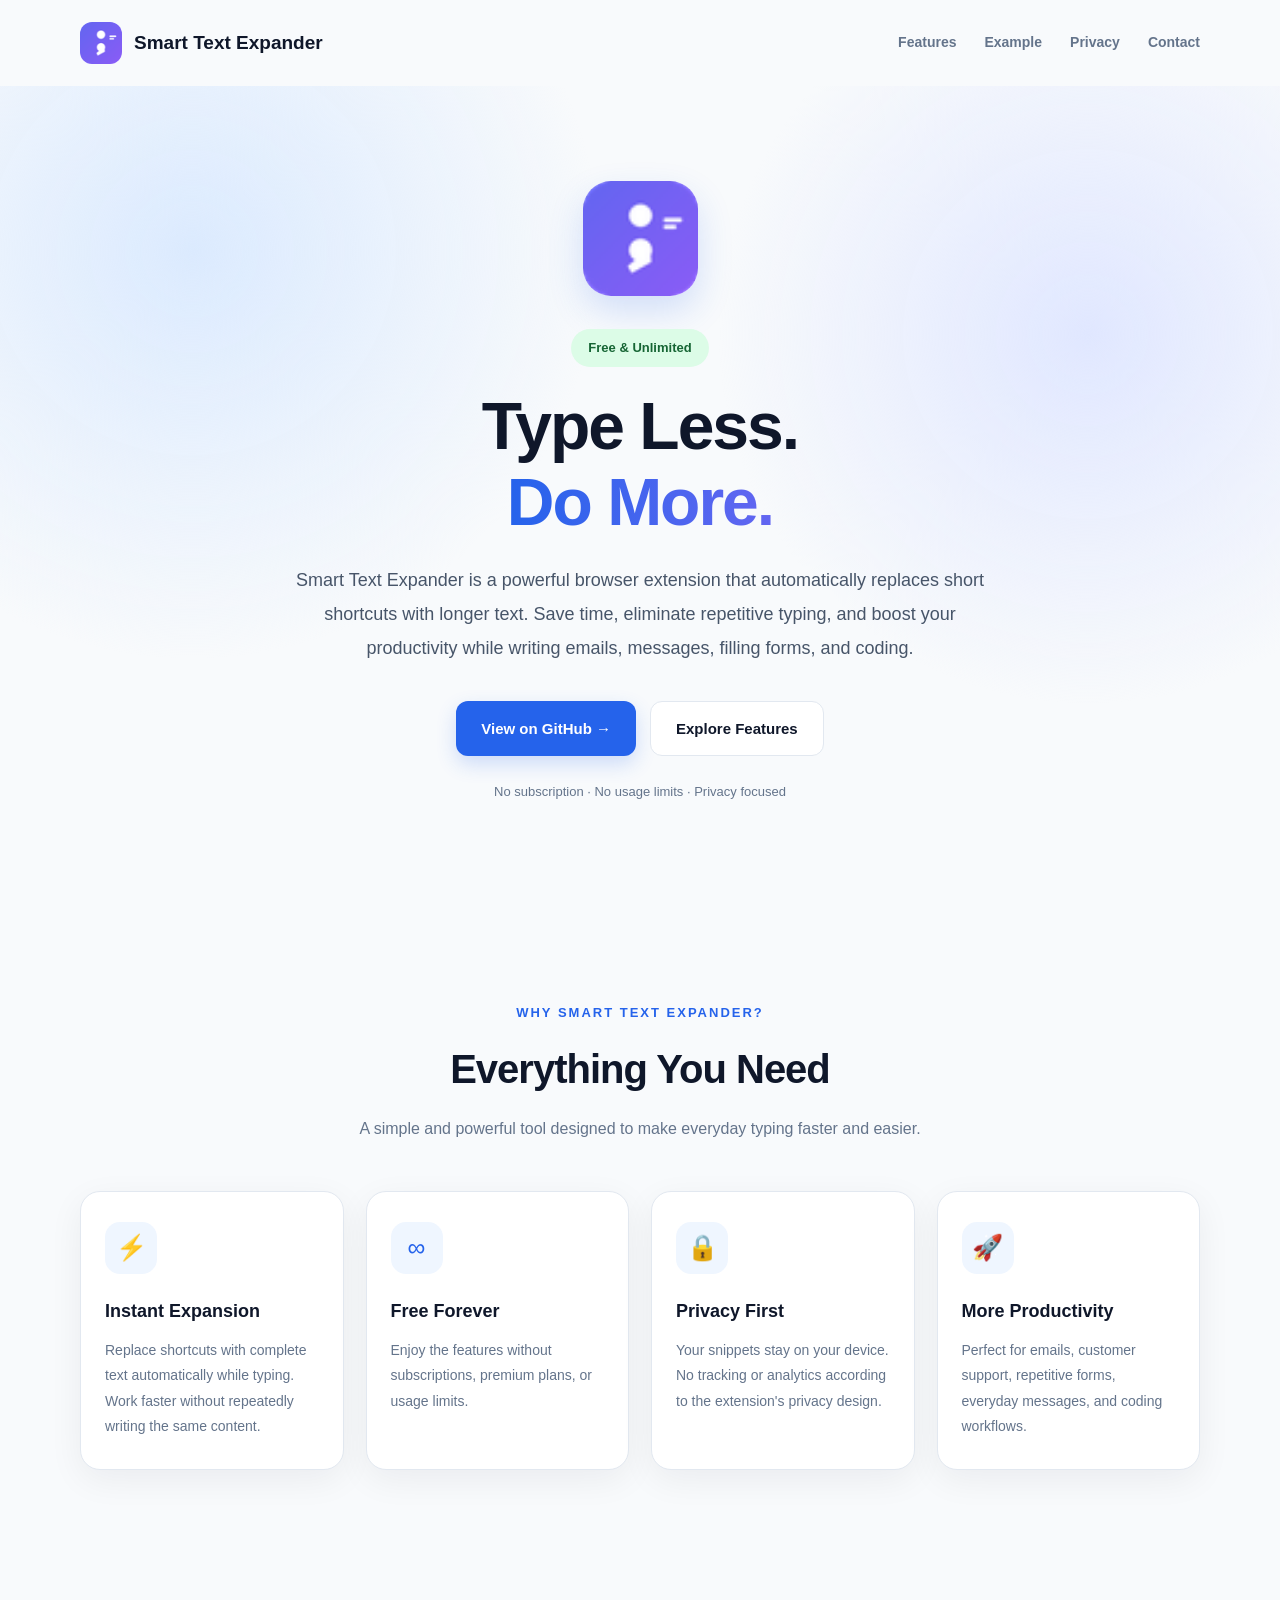
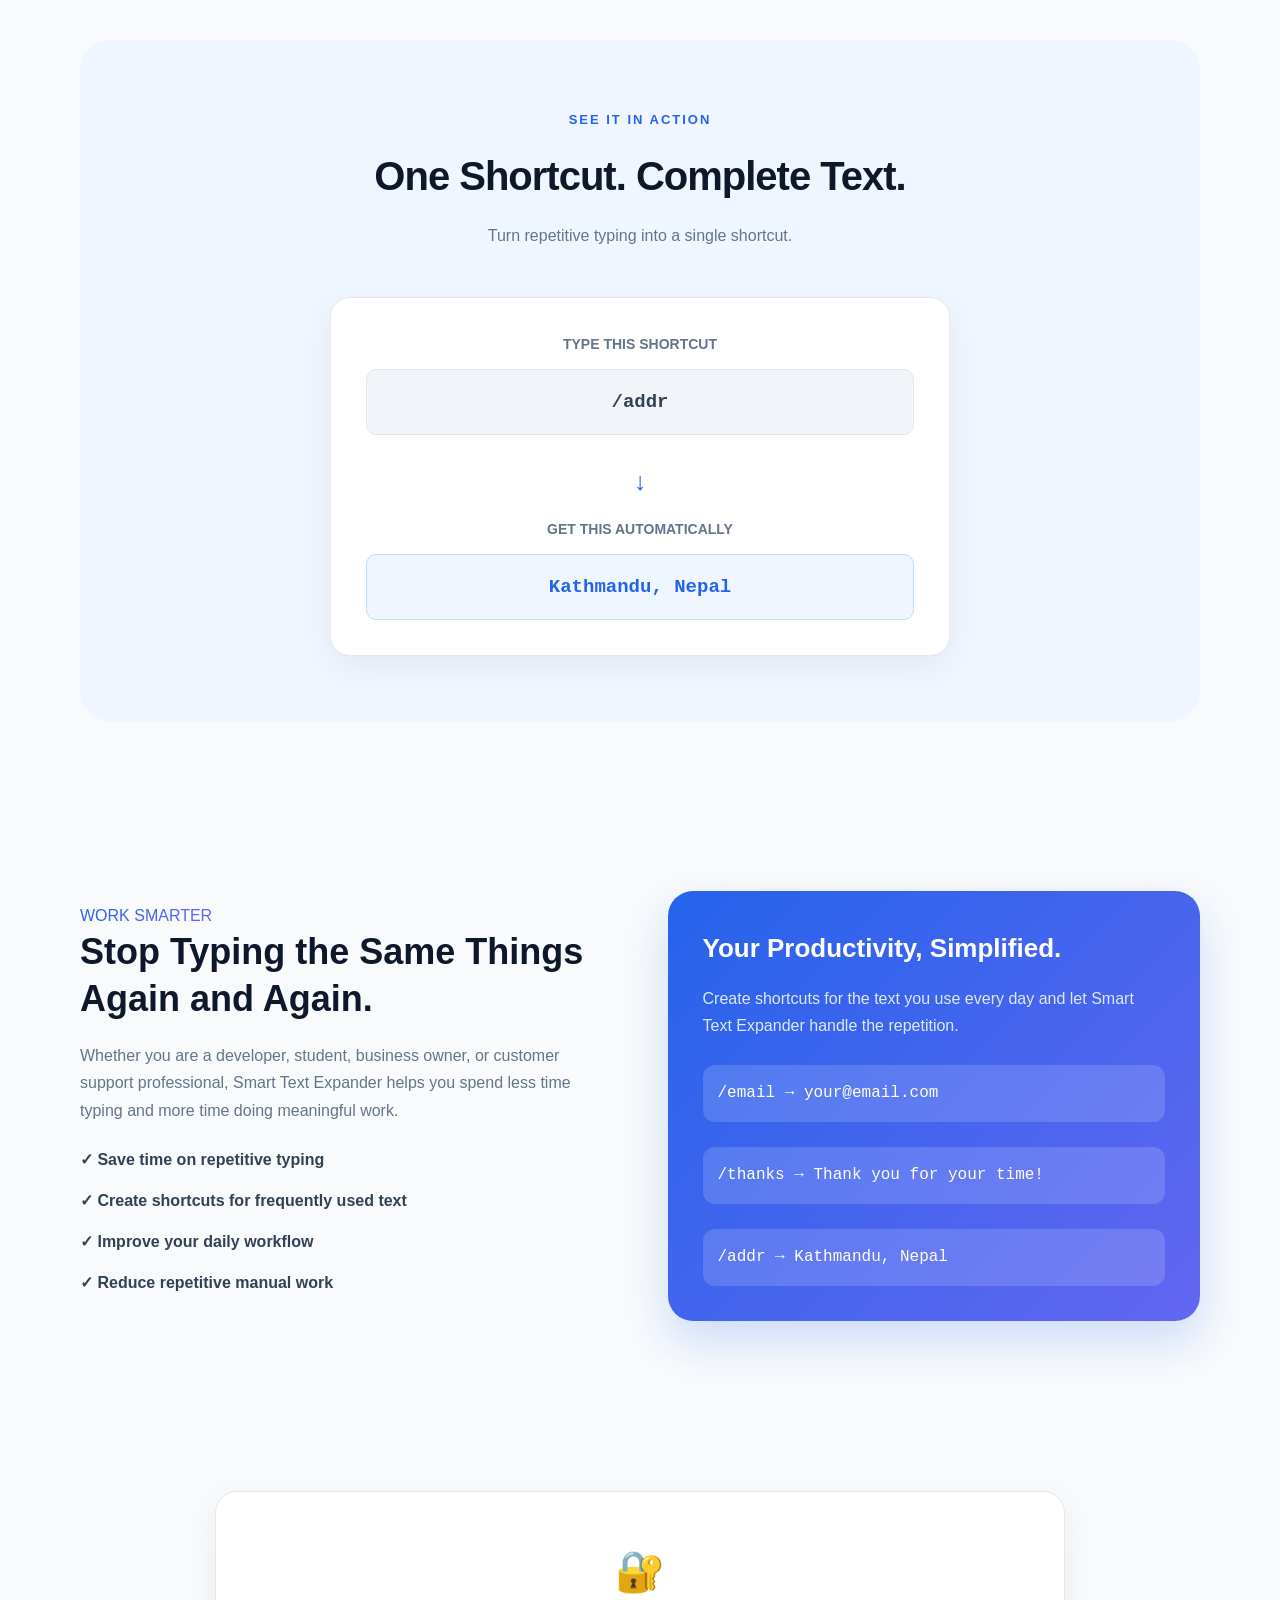
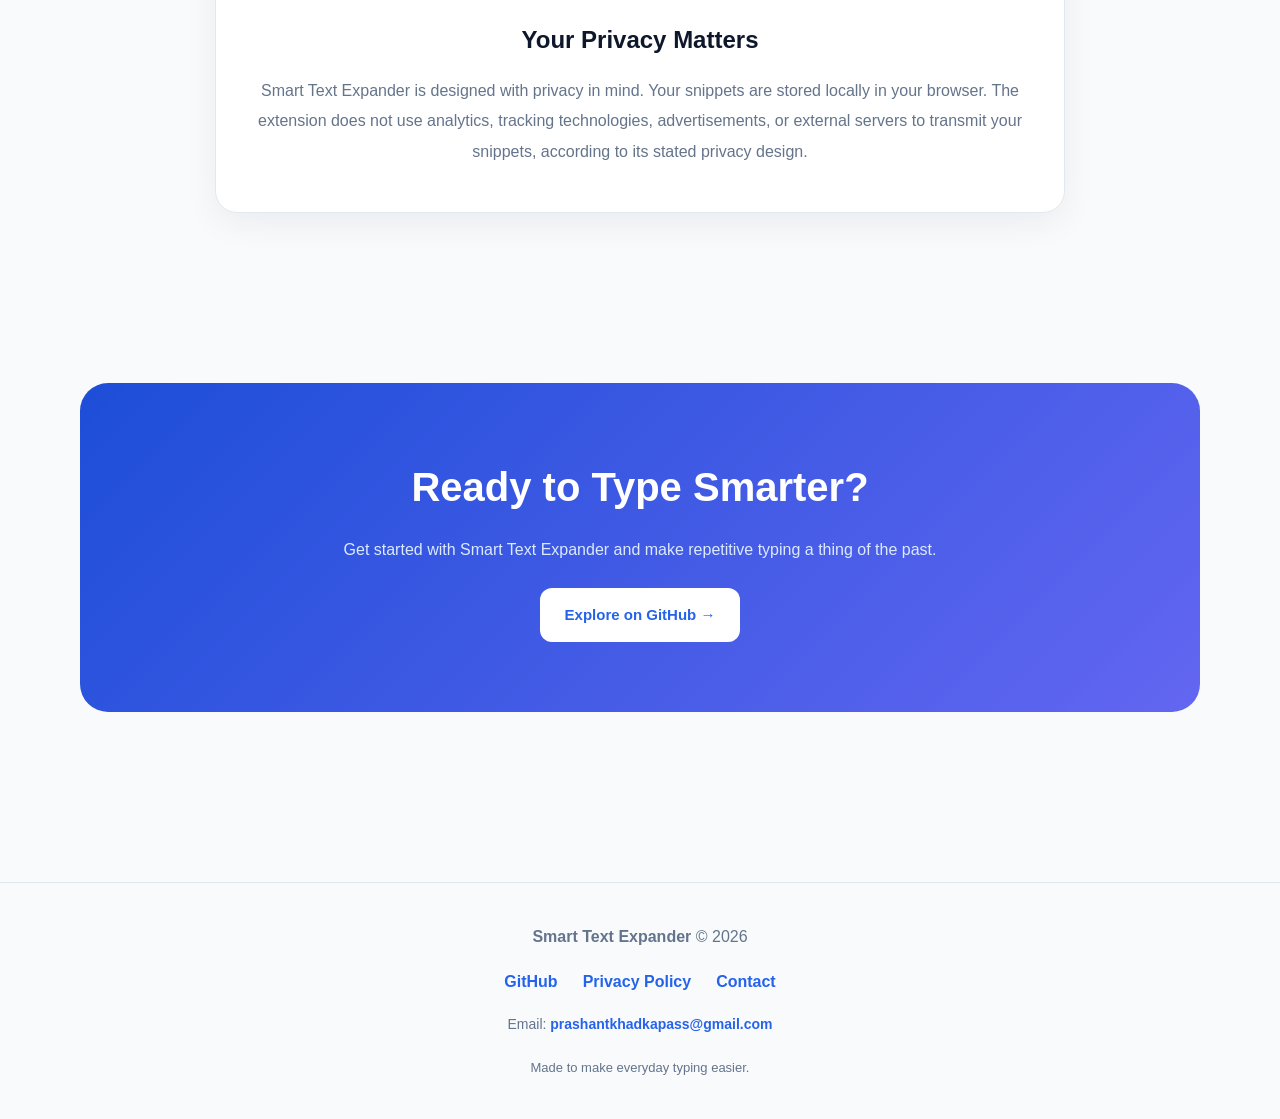
==== commit b44b37e4: "Update index.html" ====
--- a/index.html
+++ b/index.html
@@ -555,7 +555,7 @@
         <nav class="navbar" aria-label="Main navigation">
 
             <a href="#" class="brand">
-                <img src="icon128.png" alt="">
+                <img src="icons/icon48.png" alt="">
                 Smart Text Expander
             </a>
 
@@ -574,7 +574,7 @@
     <header class="hero">
 
         <img
-            src="icon128.png"
+            src="icon48.png"
             alt="Smart Text Expander logo"
             class="hero-logo"
             width="115"
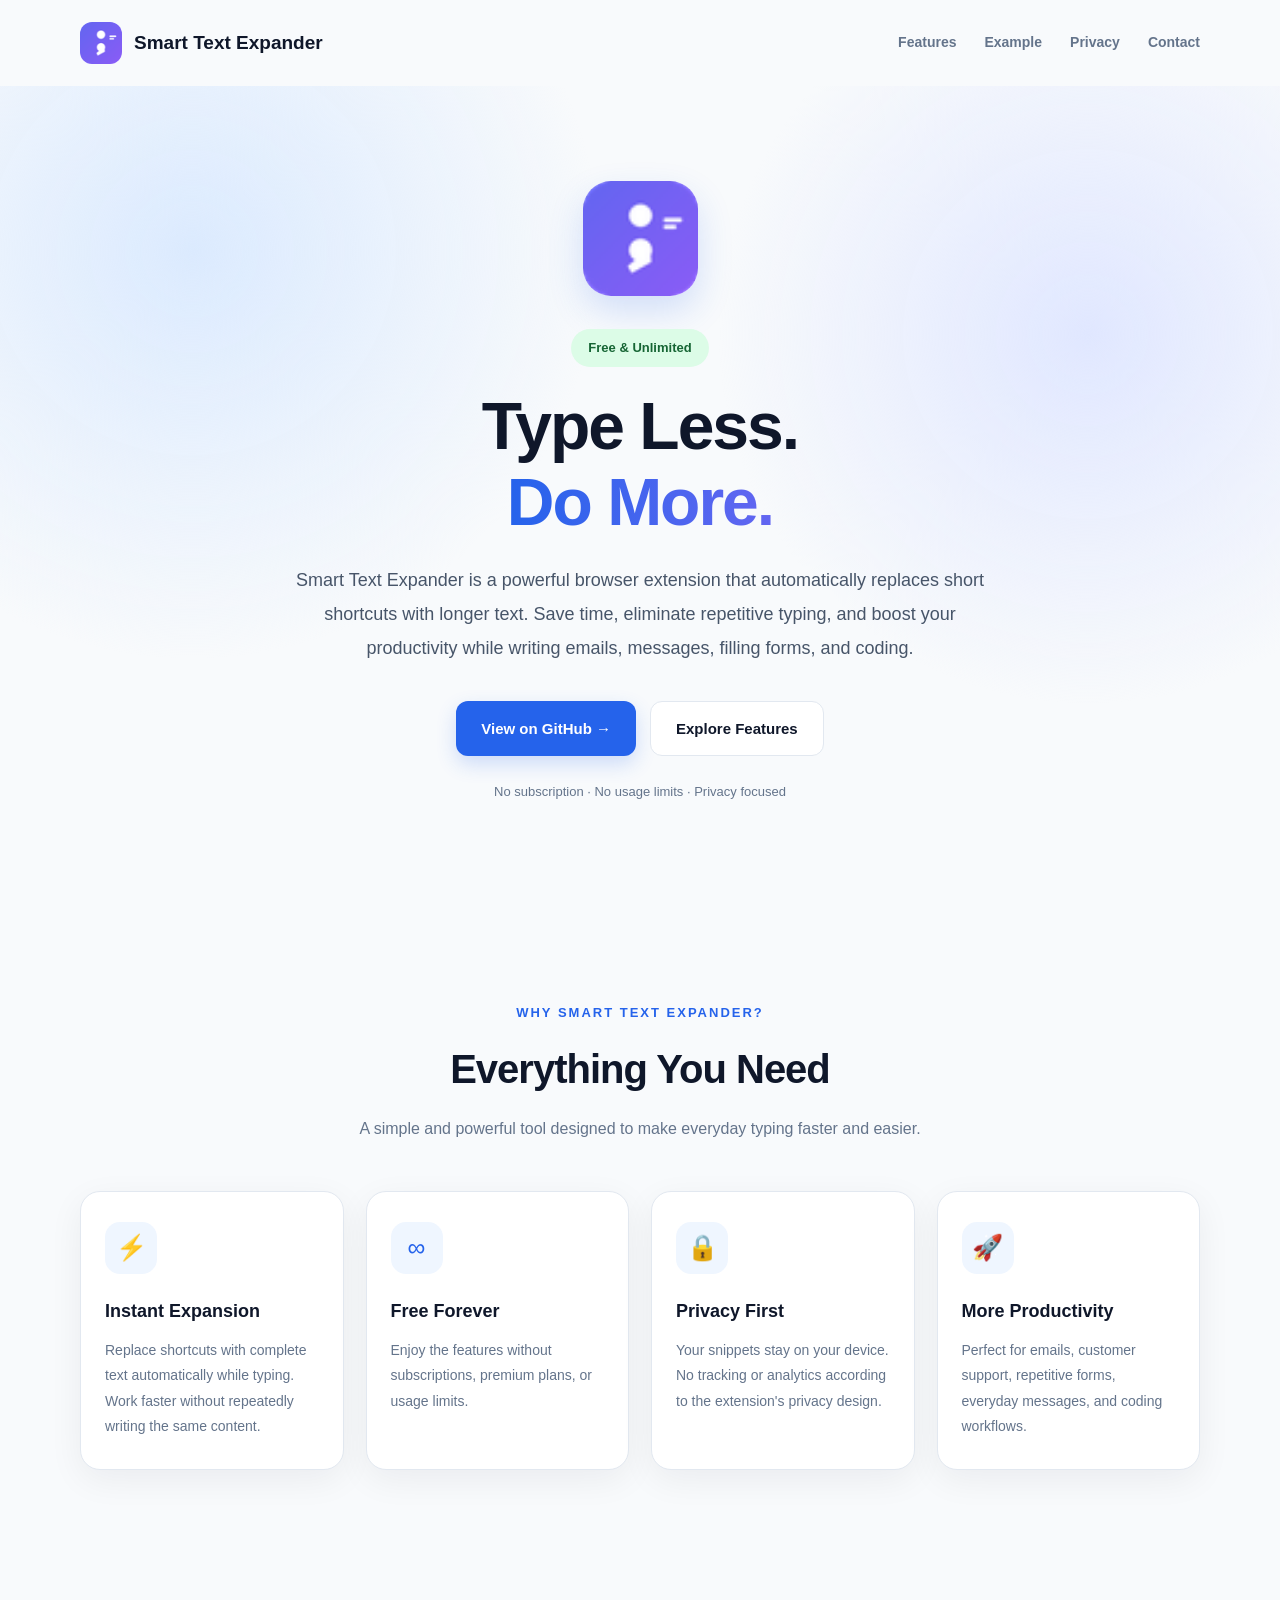
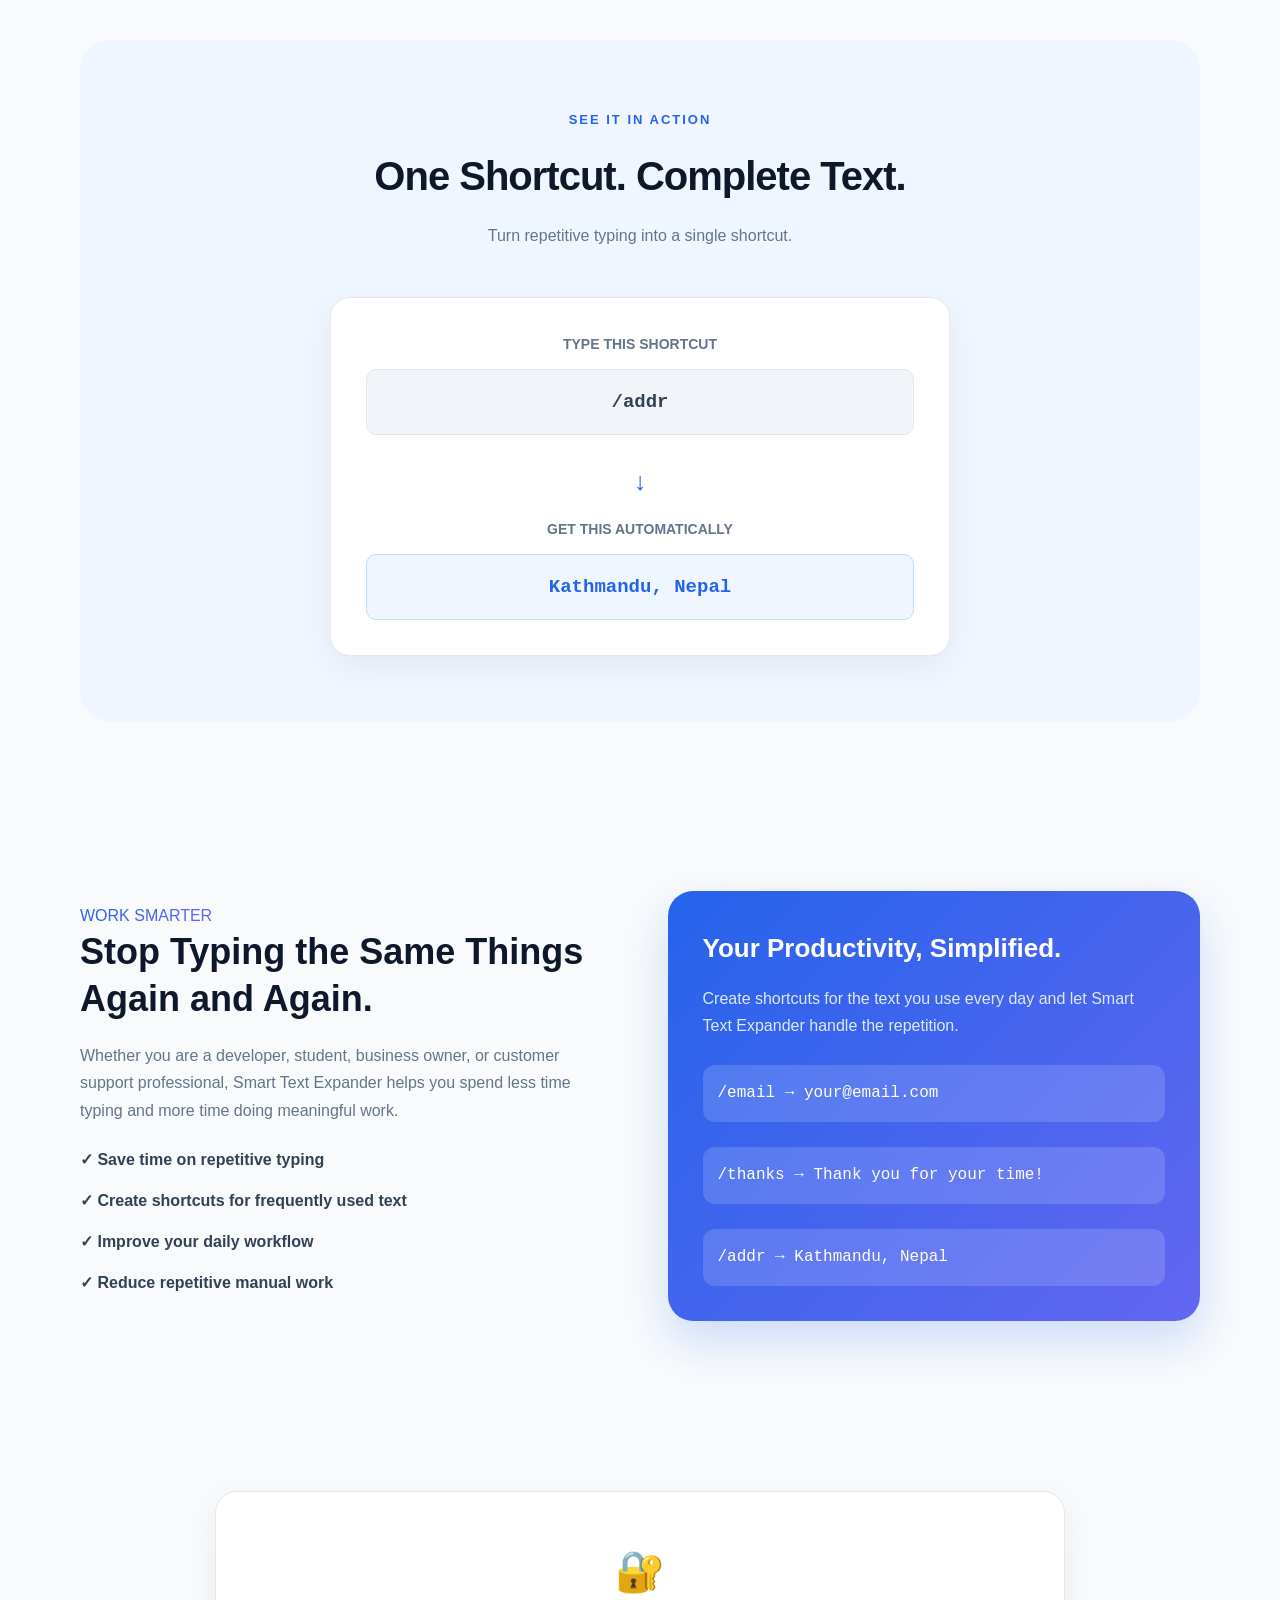
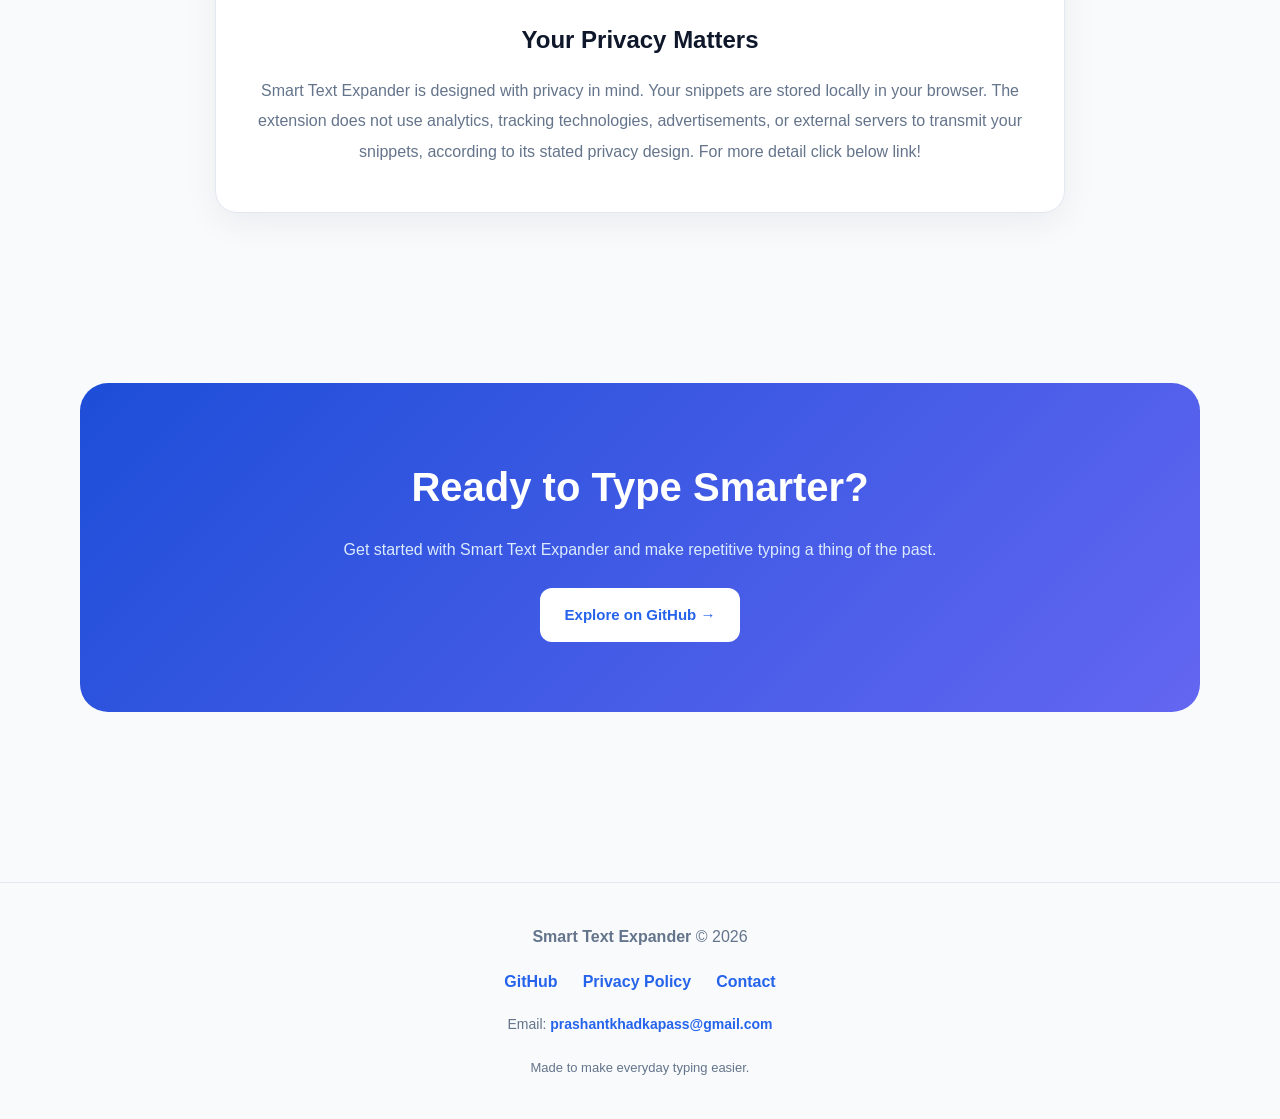
==== commit 7e0a98c4: "Update index.html" ====
--- a/index.html
+++ b/index.html
@@ -555,7 +555,8 @@
         <nav class="navbar" aria-label="Main navigation">
 
             <a href="#" class="brand">
-                <img src="icons/icon48.png" alt="">
+                <img src="icon48.png" alt="" width="48"
+            height="48" >
                 Smart Text Expander
             </a>
 
@@ -577,8 +578,8 @@
             src="icon48.png"
             alt="Smart Text Expander logo"
             class="hero-logo"
-            width="115"
-            height="115"
+            width="48"
+            height="48"
         >
 
         <div>
@@ -798,7 +799,7 @@
                     in your browser. The extension does not use
                     analytics, tracking technologies, advertisements,
                     or external servers to transmit your snippets,
-                    according to its stated privacy design.
+                    according to its stated privacy design. For more detail click below link!
                 </p>
 
             </div>
